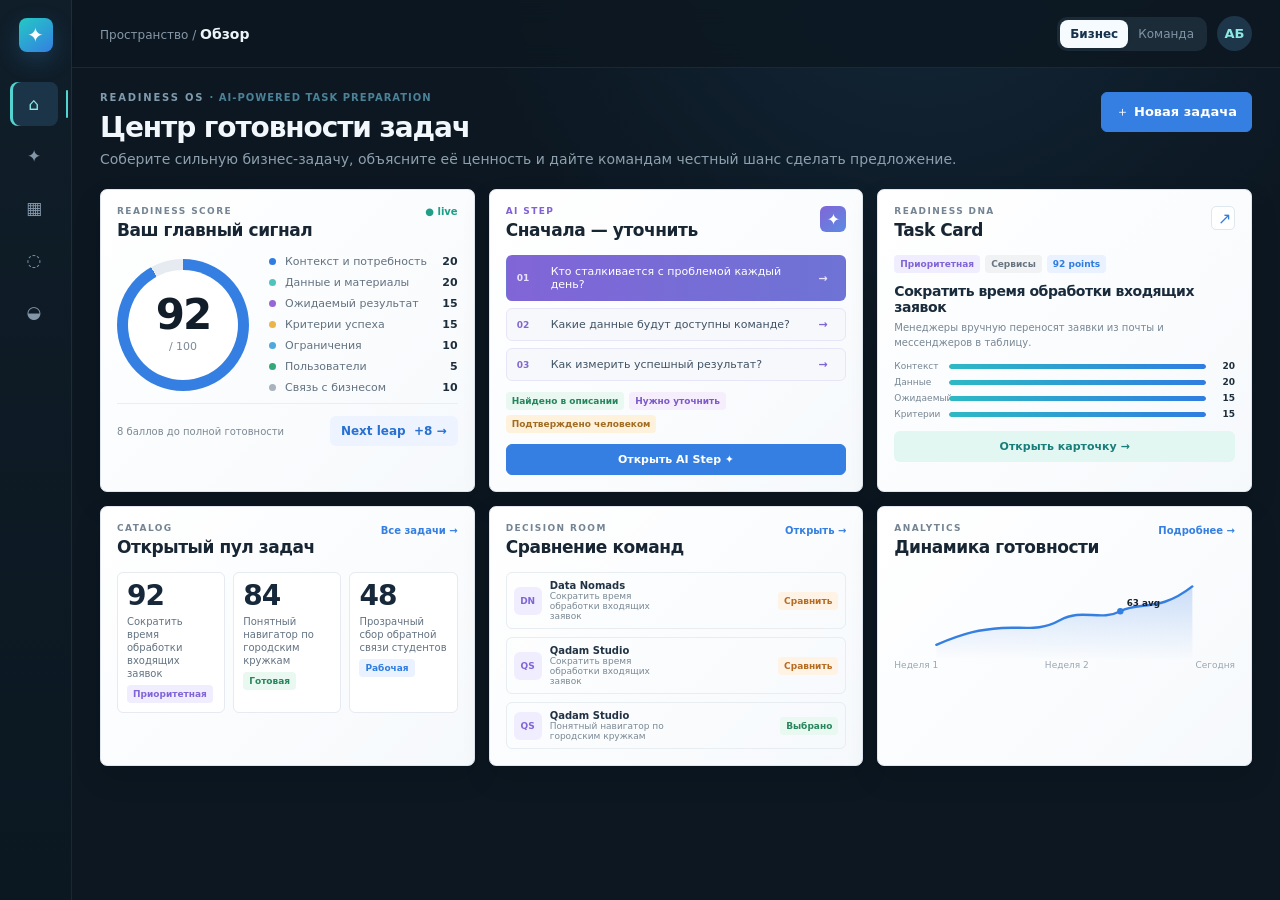
==== index.html @ eea278d9 "feat: add TaskReady AI readiness OS MVP" ====
<!doctype html>
<html lang="ru">
<head>
  <meta charset="UTF-8" />
  <meta name="viewport" content="width=device-width, initial-scale=1.0" />
  <meta name="description" content="TaskReady AI — превращает бизнес-идеи в готовые задачи для студенческих команд." />
  <title>TaskReady AI — готовность задач</title>
  <link rel="stylesheet" href="styles.css" />
</head>
<body>
  <div id="app" class="app-shell"></div>
  <div id="toast-root" class="toast-root" aria-live="polite"></div>
  <div id="modal-root"></div>
  <script src="app.js"></script>
</body>
</html>
---- styles.css ----
:root {
  --ink: #17212b;
  --muted: #75808c;
  --line: #e8edf2;
  --canvas: #f6f8fb;
  --surface: #ffffff;
  --navy: #18324c;
  --blue: #2f7de1;
  --blue-soft: #eaf2ff;
  --cyan: #2db9c4;
  --green: #35a879;
  --green-soft: #e9f8f0;
  --orange: #e9964a;
  --orange-soft: #fff3e6;
  --red: #d96364;
  --red-soft: #fceded;
  --purple: #8165d7;
  --purple-soft: #f0edff;
  --shadow: 0 12px 32px rgba(24, 50, 76, .07);
  --radius: 16px;
  --radius-sm: 10px;
  font-family: Inter, ui-sans-serif, system-ui, -apple-system, BlinkMacSystemFont, "Segoe UI", sans-serif;
  color: var(--ink);
  background: var(--canvas);
  font-synthesis: none;
}
* { box-sizing: border-box; }
body { margin: 0; background: var(--canvas); color: var(--ink); }
button, input, textarea, select { font: inherit; }
button { cursor: pointer; }
.app-shell { min-height: 100vh; display: flex; }
.sidebar { width: 248px; background: var(--navy); color: #d7e2ed; padding: 24px 16px; display: flex; flex-direction: column; position: fixed; inset: 0 auto 0 0; z-index: 4; }
.brand { display: flex; align-items: center; gap: 11px; padding: 0 12px 30px; color: white; }
.brand-mark { width: 34px; height: 34px; border-radius: 11px; background: linear-gradient(135deg, #61d5d8, #4c7ee9); display: grid; place-items: center; color: white; font-size: 20px; box-shadow: 0 6px 16px rgba(76,126,233,.3); }
.brand strong { font-size: 17px; letter-spacing: -.3px; }
.brand small { display: block; color: #89a2b9; font-size: 10px; margin-top: 2px; letter-spacing: .8px; text-transform: uppercase; }
.nav { display: grid; gap: 5px; }
.nav button { border: 0; background: transparent; color: #a9bdcf; text-align: left; border-radius: 10px; padding: 12px 13px; display: flex; align-items: center; gap: 11px; font-size: 14px; transition: .2s ease; }
.nav button:hover { background: rgba(255,255,255,.08); color: white; }
.nav button.active { background: #2e506f; color: white; box-shadow: inset 3px 0 0 #63d1d5; }
.nav-icon { width: 19px; text-align: center; font-size: 17px; }
.sidebar-bottom { margin-top: auto; }
.demo-note { background: rgba(255,255,255,.08); border: 1px solid rgba(255,255,255,.1); border-radius: 12px; padding: 13px; font-size: 12px; line-height: 1.45; color: #b9cad9; }
.demo-note strong { display: block; color: #eaf3fa; margin-bottom: 5px; }
.main { margin-left: 248px; width: calc(100% - 248px); min-height: 100vh; }
.topbar { height: 76px; padding: 0 34px; display: flex; align-items: center; justify-content: space-between; border-bottom: 1px solid var(--line); background: rgba(246,248,251,.9); position: sticky; top: 0; z-index: 3; backdrop-filter: blur(12px); }
.breadcrumb { color: var(--muted); font-size: 13px; }
.breadcrumb strong { color: var(--ink); font-size: 14px; }
.top-actions { display: flex; align-items: center; gap: 10px; }
.role-switch { background: #e9eef3; padding: 3px; border-radius: 10px; display: flex; }
.role-switch button { border: 0; padding: 7px 10px; border-radius: 8px; color: var(--muted); background: transparent; font-size: 12px; }
.role-switch button.active { color: var(--navy); background: white; box-shadow: 0 1px 4px rgba(0,0,0,.08); font-weight: 700; }
.avatar { width: 35px; height: 35px; background: var(--blue-soft); color: var(--blue); display: grid; place-items: center; border-radius: 50%; font-weight: 700; font-size: 13px; }
.content { padding: 31px 34px 56px; max-width: 1480px; }
.page-heading { display: flex; justify-content: space-between; align-items: flex-start; gap: 20px; margin-bottom: 25px; }
.page-heading h1 { margin: 0 0 7px; letter-spacing: -1px; font-size: 29px; color: var(--navy); }
.page-heading p { margin: 0; color: var(--muted); font-size: 14px; }
.heading-actions { display: flex; gap: 9px; }
.btn { border: 1px solid var(--line); color: var(--navy); background: white; border-radius: 9px; padding: 10px 14px; font-weight: 650; font-size: 13px; transition: .2s ease; }
.btn:hover { transform: translateY(-1px); box-shadow: 0 4px 12px rgba(24,50,76,.08); }
.btn.primary { border-color: var(--blue); background: var(--blue); color: white; }
.btn.primary:hover { background: #276dc4; }
.btn.soft { border-color: transparent; color: var(--blue); background: var(--blue-soft); }
.btn.danger { color: var(--red); background: var(--red-soft); border-color: transparent; }
.btn.success { color: #23855c; background: var(--green-soft); border-color: transparent; }
.btn.small { padding: 7px 10px; font-size: 12px; }
.grid { display: grid; gap: 18px; }
.grid-4 { grid-template-columns: repeat(4, minmax(0, 1fr)); }
.grid-3 { grid-template-columns: repeat(3, minmax(0, 1fr)); }
.grid-2 { grid-template-columns: repeat(2, minmax(0, 1fr)); }
.card { background: var(--surface); border: 1px solid var(--line); border-radius: var(--radius); box-shadow: var(--shadow); }
.metric { padding: 20px; min-height: 125px; position: relative; overflow: hidden; }
.metric::after { content: ""; position: absolute; right: 0; top: -22px; width: 88px; height: 88px; border-radius: 50%; background: var(--blue-soft); opacity: .7; pointer-events: none; }
.metric .eyebrow { color: var(--muted); font-size: 11px; font-weight: 700; letter-spacing: .15px; text-transform: uppercase; position: relative; z-index: 1; max-width: calc(100% - 12px); overflow-wrap: anywhere; }
.metric .value { color: var(--navy); font-size: 32px; letter-spacing: -1px; font-weight: 760; margin: 10px 0 4px; position: relative; z-index: 1; }
.metric .detail { color: var(--muted); font-size: 12px; position: relative; z-index: 1; }
.hero-card { padding: 24px; background: linear-gradient(125deg, #17344f 0%, #214c6f 58%, #257e8c 100%); color: white; min-height: 272px; position: relative; overflow: hidden; }
.hero-card::after { content: ""; position: absolute; width: 420px; height: 420px; border: 1px solid rgba(255,255,255,.13); border-radius: 50%; right: 0; top: -190px; box-shadow: 0 0 0 32px rgba(255,255,255,.03), 0 0 0 64px rgba(255,255,255,.03); pointer-events: none; }
.hero-card h2 { margin: 0 0 10px; font-size: 21px; letter-spacing: -.4px; position: relative; z-index: 1; }
.hero-card p { color: #bad0df; max-width: 520px; font-size: 13px; line-height: 1.5; position: relative; z-index: 1; }
.hero-bottom { display: flex; gap: 24px; align-items: center; margin-top: 20px; position: relative; z-index: 1; }
.score-ring { width: 108px; height: 108px; border-radius: 50%; display: grid; place-items: center; background: conic-gradient(#63d1d5 0 78%, rgba(255,255,255,.17) 78% 100%); position: relative; flex: 0 0 auto; }
.score-ring::after { content: ""; position: absolute; inset: 9px; background: #1d4663; border-radius: 50%; }
.score-ring .score-in { z-index: 1; text-align: center; }
.score-ring strong { display: block; font-size: 29px; line-height: 1; }
.score-ring span { color: #b9d1dc; font-size: 10px; }
.hero-points { display: grid; gap: 10px; }
.hero-point { display: flex; gap: 9px; align-items: center; font-size: 12px; color: #d2e5ec; }
.hero-point b { width: 22px; height: 22px; display: grid; place-items: center; color: #13314c; background: #81e0db; border-radius: 7px; }
.section-card { padding: 21px; }
.section-title { display: flex; justify-content: space-between; align-items: center; gap: 12px; margin-bottom: 17px; }
.section-title h3 { margin: 0; color: var(--navy); font-size: 16px; letter-spacing: -.2px; }
.section-title span { color: var(--muted); font-size: 12px; }
.readiness-list { display: grid; gap: 14px; }
.readiness-row { display: grid; grid-template-columns: 145px 1fr 42px; gap: 12px; align-items: center; font-size: 12px; }
.readiness-row label { color: #4a5967; }
.progress { height: 8px; background: #edf1f4; border-radius: 99px; overflow: hidden; }
.progress i { display: block; height: 100%; border-radius: inherit; background: linear-gradient(90deg, var(--cyan), var(--blue)); }
.readiness-row strong { color: var(--navy); text-align: right; font-size: 12px; }
.insight { border: 1px solid #f4dfc7; background: #fffaf4; border-radius: 12px; padding: 14px; display: flex; gap: 11px; align-items: flex-start; }
.insight-icon { width: 28px; height: 28px; flex: 0 0 auto; border-radius: 8px; background: var(--orange-soft); display: grid; place-items: center; }
.insight strong { display: block; font-size: 13px; color: #794c20; margin-bottom: 4px; }
.insight p { margin: 0; color: #896d50; font-size: 12px; line-height: 1.45; }
.task-card { padding: 18px; transition: .2s ease; }
.task-card:hover { border-color: #c9dcf1; transform: translateY(-2px); }
.task-card-head { display: flex; justify-content: space-between; gap: 12px; align-items: flex-start; }
.task-card h3 { margin: 0 0 7px; font-size: 15px; color: var(--navy); line-height: 1.35; }
.task-card p { margin: 0; color: var(--muted); font-size: 12px; line-height: 1.5; }
.badge { display: inline-flex; align-items: center; gap: 5px; border-radius: 6px; padding: 5px 7px; font-size: 10px; font-weight: 750; white-space: nowrap; }
.badge.blue { background: var(--blue-soft); color: var(--blue); }
.badge.green { background: var(--green-soft); color: #27855e; }
.badge.orange { background: var(--orange-soft); color: #b66b23; }
.badge.purple { background: var(--purple-soft); color: var(--purple); }
.badge.gray { background: #f0f2f4; color: #68747f; }
.task-meta { display: flex; gap: 8px; flex-wrap: wrap; margin-top: 14px; color: var(--muted); font-size: 11px; }
.task-meta span { background: #f7f8fa; border-radius: 6px; padding: 5px 7px; }
.task-score { display: flex; align-items: center; gap: 8px; margin-top: 16px; }
.task-score .progress { flex: 1; height: 6px; }
.task-score strong { color: var(--navy); font-size: 13px; }
.catalog-toolbar { display: flex; gap: 9px; margin-bottom: 18px; flex-wrap: wrap; }
.input, .select, .textarea { width: 100%; border: 1px solid var(--line); background: white; color: var(--ink); border-radius: 9px; padding: 11px 12px; outline: none; transition: .2s ease; }
.input:focus, .select:focus, .textarea:focus { border-color: #9bc0ef; box-shadow: 0 0 0 3px var(--blue-soft); }
.textarea { resize: vertical; min-height: 130px; line-height: 1.5; }
.catalog-toolbar .input { max-width: 310px; }
.catalog-toolbar .select { max-width: 180px; }
.field { display: grid; gap: 7px; }
.field label { font-weight: 700; font-size: 12px; color: #455462; }
.field label span { color: var(--muted); font-weight: 500; }
.form-layout { display: grid; grid-template-columns: minmax(0, 1.3fr) minmax(290px, .7fr); gap: 18px; align-items: start; }
.form-card { padding: 22px; }
.form-grid { display: grid; grid-template-columns: repeat(2, minmax(0, 1fr)); gap: 15px; }
.form-grid .full { grid-column: 1 / -1; }
.ai-banner { border: 1px solid #cde9eb; background: linear-gradient(90deg, #effafa, #f7fbff); border-radius: 12px; padding: 14px; display: flex; gap: 11px; margin-bottom: 18px; }
.ai-orb { width: 31px; height: 31px; background: linear-gradient(135deg, #42c6c8, #597ee9); color: white; display: grid; place-items: center; border-radius: 10px; flex: 0 0 auto; }
.ai-banner strong { display: block; color: #1d6970; font-size: 13px; margin-bottom: 4px; }
.ai-banner p { margin: 0; color: #637c84; font-size: 12px; line-height: 1.45; }
.questions { display: grid; gap: 10px; margin-top: 14px; }
.question { background: white; border: 1px solid #dceff0; padding: 12px; border-radius: 10px; }
.question .q-top { display: flex; justify-content: space-between; gap: 8px; align-items: center; }
.question strong { font-size: 12px; color: var(--navy); }
.question small { color: var(--muted); font-size: 10px; }
.question p { margin: 8px 0 0; font-size: 12px; color: #5b6e79; line-height: 1.45; }
.stepper { display: flex; gap: 6px; margin-bottom: 21px; overflow-x: auto; }
.step { display: flex; align-items: center; gap: 8px; color: #91a0ae; font-size: 12px; white-space: nowrap; }
.step:not(:last-child)::after { content: "→"; color: #c6cfd7; margin-left: 4px; }
.step .num { width: 24px; height: 24px; display: grid; place-items: center; border-radius: 50%; background: #e8edf1; font-size: 11px; font-weight: 800; }
.step.active { color: var(--blue); font-weight: 700; }
.step.active .num { background: var(--blue); color: white; }
.step.done { color: var(--green); }
.step.done .num { background: var(--green-soft); color: var(--green); }
.score-panel { padding: 22px; position: sticky; top: 98px; }
.score-panel .score-big { display: flex; align-items: center; gap: 14px; margin-bottom: 17px; }
.score-number { font-size: 46px; color: var(--navy); letter-spacing: -2px; font-weight: 800; line-height: 1; }
.score-caption { color: var(--muted); font-size: 11px; }
.score-caption strong { display: block; font-size: 13px; color: var(--green); margin-bottom: 5px; }
.breakdown { display: grid; gap: 11px; border-top: 1px solid var(--line); padding-top: 15px; }
.breakdown-row { display: grid; grid-template-columns: 1fr 44px; gap: 8px; font-size: 11px; }
.breakdown-row .label { display: flex; justify-content: space-between; color: #5c6975; margin-bottom: 5px; }
.breakdown-row .label b { color: var(--navy); }
.missing { margin-top: 16px; border-radius: 10px; background: #fff9ee; padding: 12px; }
.missing h4 { color: #9b6729; font-size: 12px; margin: 0 0 7px; }
.missing ul { list-style: none; margin: 0; padding: 0; display: grid; gap: 6px; }
.missing li { font-size: 11px; color: #91714c; display: flex; gap: 6px; }
.missing li::before { content: "＋"; color: var(--orange); font-weight: 800; }
.publish-check { display: flex; gap: 9px; padding: 12px; border: 1px solid var(--line); border-radius: 10px; margin: 15px 0; font-size: 12px; color: #5b6875; line-height: 1.45; }
.publish-check input { accent-color: var(--blue); width: 16px; height: 16px; margin-top: 1px; }
.toolbar-line { display: flex; justify-content: space-between; gap: 12px; align-items: center; margin-bottom: 17px; }
.toolbar-line h2 { margin: 0; color: var(--navy); font-size: 19px; }
.toolbar-line p { margin: 4px 0 0; color: var(--muted); font-size: 12px; }
.empty { padding: 44px 20px; text-align: center; color: var(--muted); }
.empty .empty-icon { font-size: 30px; margin-bottom: 10px; }
.offer-card { padding: 18px; }
.offer-top { display: flex; justify-content: space-between; gap: 10px; }
.team-name { display: flex; gap: 10px; align-items: center; }
.team-avatar { width: 34px; height: 34px; background: var(--purple-soft); color: var(--purple); display: grid; place-items: center; border-radius: 10px; font-weight: 800; font-size: 12px; }
.offer-card h3 { margin: 0 0 3px; font-size: 14px; color: var(--navy); }
.offer-card p { margin: 0; color: var(--muted); font-size: 11px; }
.offer-body { margin: 14px 0; padding: 12px; background: #fafbfc; border-radius: 10px; color: #566672; font-size: 12px; line-height: 1.5; }
.offer-actions { display: flex; justify-content: flex-end; gap: 7px; }
.compare-grid { display: grid; grid-template-columns: repeat(3, minmax(0, 1fr)); gap: 12px; }
.compare-cell { border: 1px solid var(--line); border-radius: 11px; padding: 13px; }
.compare-cell strong { color: var(--navy); display: block; font-size: 12px; margin-bottom: 7px; }
.compare-cell p { margin: 0; color: var(--muted); font-size: 11px; line-height: 1.45; }
.kpi-strip { display: flex; gap: 14px; overflow-x: auto; padding-bottom: 2px; }
.kpi { flex: 1; min-width: 130px; background: #f8fafc; border: 1px solid var(--line); border-radius: 11px; padding: 13px; }
.kpi strong { display: block; font-size: 21px; color: var(--navy); }
.kpi span { color: var(--muted); font-size: 11px; }
.journey { display: flex; align-items: center; gap: 0; overflow-x: auto; padding: 14px 0 8px; }
.journey-step { min-width: 105px; text-align: center; position: relative; }
.journey-step:not(:last-child)::after { content: ""; height: 2px; background: #d9e6ee; width: 58px; position: absolute; top: 18px; left: calc(50% + 20px); }
.journey-dot { width: 36px; height: 36px; display: grid; place-items: center; border-radius: 50%; margin: 0 auto 8px; background: var(--blue-soft); color: var(--blue); font-weight: 800; font-size: 12px; position: relative; z-index: 1; }
.journey-step strong { display: block; font-size: 11px; color: var(--navy); }
.journey-step span { color: var(--muted); font-size: 10px; }
.modal-backdrop { position: fixed; inset: 0; background: rgba(17,32,48,.45); z-index: 10; display: grid; place-items: center; padding: 20px; }
.modal { background: white; width: min(720px, 100%); max-height: min(760px, 90vh); overflow-y: auto; border-radius: 18px; box-shadow: 0 24px 80px rgba(15,35,55,.25); padding: 23px; }
.modal-head { display: flex; justify-content: space-between; gap: 14px; align-items: flex-start; margin-bottom: 18px; }
.modal-head h2 { color: var(--navy); font-size: 20px; margin: 0 0 6px; }
.modal-head p { color: var(--muted); font-size: 12px; margin: 0; }
.close { border: 0; background: #f0f3f6; border-radius: 8px; width: 30px; height: 30px; color: var(--muted); font-size: 18px; }
.modal-section { margin-top: 18px; }
.modal-section h4 { color: var(--navy); margin: 0 0 9px; font-size: 13px; }
.detail-grid { display: grid; grid-template-columns: repeat(2, 1fr); gap: 9px; }
.detail-item { background: #f8fafb; border-radius: 9px; padding: 10px; }
.detail-item span { display: block; color: var(--muted); font-size: 10px; margin-bottom: 4px; }
.detail-item b { display: block; color: #4e5e6a; font-size: 12px; line-height: 1.4; font-weight: 600; }
.toast-root { position: fixed; right: 22px; bottom: 22px; z-index: 30; display: grid; gap: 8px; }
.toast { background: #16344f; color: white; border-radius: 10px; padding: 12px 15px; box-shadow: 0 8px 24px rgba(10,30,50,.2); font-size: 12px; animation: toast-in .25s ease; max-width: 320px; }
@keyframes toast-in { from { opacity: 0; transform: translateY(8px); } to { opacity: 1; transform: translateY(0); } }
@media (max-width: 1050px) { .grid-4 { grid-template-columns: repeat(2, 1fr); } .form-layout { grid-template-columns: 1fr; } .score-panel { position: static; } }
@media (max-width: 760px) { .sidebar { width: 72px; padding: 18px 10px; } .brand { padding: 0 9px 26px; } .brand > div:last-child, .nav button span:not(.nav-icon), .demo-note { display: none; } .nav button { justify-content: center; padding: 12px 8px; } .main { margin-left: 72px; width: calc(100% - 72px); } .topbar { padding: 0 17px; } .content { padding: 24px 17px 44px; } .top-actions .role-switch { display: none; } .grid-3, .grid-2, .grid-4 { grid-template-columns: 1fr; } .page-heading { display: block; } .heading-actions { margin-top: 16px; } .form-grid { grid-template-columns: 1fr; } .form-grid .full { grid-column: auto; } .compare-grid, .detail-grid { grid-template-columns: 1fr; } .readiness-row { grid-template-columns: 110px 1fr 34px; } }

/* Readiness OS visual system: dark canvas + light work panels */
:root {
  --os-bg: #0c1721;
  --os-rail: #101e29;
  --os-line: #dfe6ed;
  --os-blue: #347fe1;
  --os-cyan: #33c2bf;
  --os-violet: #8061d7;
}
body { background: var(--os-bg); }
.app-shell { background: radial-gradient(circle at 72% -10%, rgba(55,121,180,.17), transparent 34%), var(--os-bg); }
.sidebar { width: 72px; background: linear-gradient(180deg, #101e29, #0b1721); border-right: 1px solid rgba(255,255,255,.07); padding: 18px 10px; }
.brand { justify-content: center; padding: 0 0 30px; }
.brand > div:last-child { display: none; }
.brand-mark { width: 34px; height: 34px; border-radius: 8px; background: linear-gradient(145deg,#24c9c5,#347fe1); box-shadow: 0 8px 22px rgba(50,140,208,.25); }
.nav { gap: 8px; }
.nav button { width: 48px; height: 44px; justify-content: center; padding: 0; border-radius: 8px; position: relative; color: #8396a8; }
.nav button span:not(.nav-icon) { display: none; }
.nav button:hover { background: rgba(255,255,255,.06); color: white; }
.nav button.active { background: #1b3448; color: #8ce8e3; box-shadow: inset 3px 0 0 #55d3d0; }
.nav button.active::after { content: ""; position:absolute; inset: 8px -10px 8px auto; width: 2px; background: #55d3d0; border-radius: 2px; }
.nav-icon { font-size: 17px; }
.sidebar-bottom { display: none; }
.main { margin-left: 72px; width: calc(100% - 72px); }
.topbar { height: 68px; background: rgba(12,23,33,.84); border-bottom: 1px solid rgba(255,255,255,.07); padding: 0 28px; }
.breadcrumb { color: #8798a7; font-size: 12px; }
.breadcrumb strong { color: #eef5fa; }
.role-switch { background: #1b2b38; }
.role-switch button { color: #8094a6; }
.role-switch button.active { color: #16314b; background: #f6fbff; }
.avatar { background: #1d3649; color: #8ce8e3; }
.content { padding: 24px 28px 50px; max-width: 1480px; }
.page-heading { margin-bottom: 22px; }
.page-heading h1 { color: #f2f7fb; font-size: 25px; letter-spacing: -.7px; }
.page-heading p { color: #8ea0ad; }
.eyebrow-line { color: #7f9bad; font-size: 10px; font-weight: 800; letter-spacing: 1.8px; margin-bottom: 8px; }
.eyebrow-line span { color: #4b8297; letter-spacing: 1px; }
.card { border: 1px solid var(--os-line); border-radius: 7px; box-shadow: 0 12px 28px rgba(0,0,0,.12); }
.btn { border-radius: 6px; }
.btn.primary { background: var(--os-blue); border-color: var(--os-blue); }
.btn.soft { background: #edf4ff; color: #2871d1; }
.btn.success { background: #e3f7f2; color: #197e7a; }
.os-grid { display: grid; gap: 14px; }
.os-grid-3 { grid-template-columns: repeat(3, minmax(0,1fr)); }
.os-grid-lower { margin-top: 14px; }
.os-panel { padding: 16px; background: linear-gradient(135deg,#fff 0%,#f6f9fc 100%); min-height: 236px; }
.os-panel-head { display: flex; justify-content: space-between; align-items: flex-start; gap: 10px; margin-bottom: 15px; }
.os-panel-head h2 { color: #182533; font-size: 17px; margin: 4px 0 0; letter-spacing: -.3px; }
.eyebrow { color: #748493; display: block; font-size: 9px; font-weight: 850; letter-spacing: 1.4px; }
.mini-status { color: #1f9f88; font-size: 10px; font-weight: 700; }
.score-main-body { display:flex; align-items:center; gap: 20px; min-height: 128px; }
.big-ring { width: 132px; height: 132px; border-radius: 50%; display:grid; place-items:center; background: conic-gradient(var(--os-blue) 0 calc(var(--score)*1%), #e5ebf1 calc(var(--score)*1%) 100%); position:relative; flex: 0 0 auto; }
.big-ring::after { content:""; position:absolute; inset: 11px; background:#fff; border-radius:50%; }
.big-ring > div { position: relative; z-index:1; text-align:center; }
.big-ring strong { display:block; color:#111d29; font-size: 40px; letter-spacing:-2px; line-height: .95; }
.big-ring span { color:#7b8a97; font-size: 11px; }
.legend-list { display:grid; gap: 8px; width: 100%; }
.legend-item { display:grid; grid-template-columns: 9px 1fr auto; align-items:center; gap:7px; font-size: 11px; color:#627280; }
.legend-item b { color:#1d2d3b; font-size: 11px; }
.legend-dot { width: 7px; height: 7px; border-radius:50%; background:#2f7de1; }
.dot-1{background:#50c3bc}.dot-2{background:#9667d9}.dot-3{background:#e9b54c}.dot-4{background:#4fa9da}.dot-5{background:#35a879}.dot-6{background:#a9b3bd}
.panel-footer-note { border-top:1px solid #e9eef2; padding-top: 12px; margin-top: 9px; display:flex; align-items:center; justify-content:space-between; gap:8px; color:#7c8994; font-size: 10px; }
.ai-eyebrow { color: #8061d7; }
.ai-spark { width: 26px; height:26px; display:grid; place-items:center; color:white; background: linear-gradient(140deg,#8165d7,#5c8be2); border-radius:6px; }
.ai-preview-list { display:grid; gap: 7px; }
.ai-preview-row { display:grid; grid-template-columns: 27px 1fr 17px; align-items:center; gap:7px; padding: 9px 10px; color:#405365; background:#f7f8fc; border:1px solid #e9e5f8; border-radius:6px; font-size:11px; }
.ai-preview-row:nth-child(1) { background: linear-gradient(90deg,#8165d7,#6e73d5); color:white; border-color:transparent; }
.ai-preview-row:nth-child(1) .q-num, .ai-preview-row:nth-child(1) b { color:#e9e2ff; }
.q-num { color:#8268ce; font-size:9px; font-weight:800; }
.ai-preview-row b { color:#8165d7; }
.evidence-cloud { display:flex; flex-wrap:wrap; gap:5px; margin: 11px 0; }
.evidence-chip { border-radius: 4px; padding: 4px 6px; font-size: 9px; font-weight: 750; }
.evidence-chip.found { background:#e9f8f0; color:#27855e; }
.evidence-chip.ask { background:#f7eefd; color:#7c5bc7; }
.evidence-chip.human { background:#fff2dc; color:#a26d22; }
.full-btn { width:100%; padding: 8px 10px; font-size:11px; }
.task-ribbon { display:flex; gap:5px; flex-wrap:wrap; margin-bottom: 10px; }
.badge { border-radius:4px; padding:4px 6px; font-size:9px; }
.dna-preview-panel h3 { color:#1a2c3c; margin:0 0 6px; font-size:14px; }
.dna-preview-panel p { color:#788794; font-size:10px; line-height:1.45; margin:0 0 11px; display:-webkit-box; -webkit-line-clamp:2; -webkit-box-orient:vertical; overflow:hidden; }
.dna-bars { display:grid; gap:6px; margin-bottom:12px; }
.dna-bar-row { display:grid; grid-template-columns: 48px 1fr 22px; align-items:center; gap:7px; font-size:9px; color:#768694; }
.dna-bar-row .progress { height:5px; }
.dna-bar-row b { color:#1d2e3c; text-align:right; }
.icon-btn { border:1px solid #dfe7ef; background:#fff; color:#367cda; width:24px; height:24px; border-radius:5px; }
.link-btn { border:0; background:transparent; color:#347fe1; font-size:10px; font-weight:750; padding: 2px 0; }
.catalog-mini, .decision-mini, .analytics-mini { min-height: 180px; }
.catalog-mini-grid { display:grid; grid-template-columns:repeat(3,1fr); gap:8px; }
.catalog-mini-card { border:1px solid #e5ebf0; background:#fff; border-radius:6px; padding:9px; text-align:left; display:flex; flex-direction:column; gap:5px; min-width:0; }
.catalog-mini-card:hover { border-color:#b8d0ee; }
.catalog-mini-card strong { color:#162839; font-size:25px; line-height:1; letter-spacing:-1px; }
.catalog-mini-card span { color:#637382; font-size:10px; line-height:1.3; min-height:26px; overflow:hidden; text-overflow:ellipsis; display:-webkit-box; -webkit-line-clamp:2; -webkit-box-orient:vertical; }
.catalog-mini-card em { align-self:flex-start; font-style:normal; }
.decision-mini-list { display:grid; gap:8px; }
.decision-mini-row { display:grid; grid-template-columns:28px 1fr auto; gap:8px; align-items:center; padding:7px; border:1px solid #e7edf1; border-radius:6px; }
.decision-mini-row .team-avatar { width:28px; height:28px; border-radius:6px; font-size:9px; }
.decision-mini-row strong, .decision-mini-row span { display:block; overflow:hidden; text-overflow:ellipsis; white-space:nowrap; }
.decision-mini-row strong { color:#203243; font-size:10px; }
.decision-mini-row > div:nth-child(2) { min-width:0; }
.decision-mini-row span { color:#7a8995; font-size:9px; max-width:130px; min-width:0; overflow:hidden; text-overflow:ellipsis; white-space:nowrap; }
.decision-mini-row em { font-style:normal; }
.mini-chart { margin-top:3px; }
.mini-chart svg { width:100%; height:88px; display:block; }
.chart-labels { display:flex; justify-content:space-between; color:#9aa7b0; font-size:9px; }
/* Keep inner work screens aligned with the same canvas. */
.form-card, .score-panel, .section-card, .offer-card { background: linear-gradient(135deg,#fff 0%,#f6f9fc 100%); box-shadow: 0 12px 28px rgba(0,0,0,.12); }
.toolbar-line h2, .section-title h3 { color:#f2f7fb; }
.toolbar-line p, .section-title span { color:#8ea0ad; }
.catalog-toolbar .input, .catalog-toolbar .select { background:#172936; border-color:#2b4151; color:#eaf3f8; }
.catalog-toolbar .input::placeholder { color:#8fa1af; }
.task-card { background: linear-gradient(135deg,#fff 0%,#f6f9fc 100%); border:1px solid #dfe7ee; box-shadow: 0 12px 28px rgba(0,0,0,.1); }
.task-card h3 { color:#182b3b; }
.task-card p { color:#778692; }
.score-panel .score-number { color:#182a39; }
@media (max-width:1050px) { .os-grid-3 { grid-template-columns:repeat(2,minmax(0,1fr)); } .os-grid-lower .analytics-mini { grid-column:1/-1; } }
@media (max-width:760px) { .content { padding:18px 15px 36px; } .os-grid-3 { grid-template-columns:1fr; } .os-grid-lower .analytics-mini { grid-column:auto; } .score-main-body { gap:12px; } .big-ring { width:112px; height:112px; } .big-ring strong { font-size:33px; } .panel-footer-note { align-items:flex-start; flex-direction:column; } }
.form-card .section-title h3, .score-panel .section-title h3, .section-card .section-title h3, .offer-card .section-title h3 { color:#182533; }
.catalog-mini-card span { display:block; overflow:visible; text-overflow:clip; -webkit-line-clamp:unset; white-space:normal; overflow-wrap:anywhere; }
.decision-mini-row span { overflow:visible; text-overflow:clip; white-space:normal; overflow-wrap:anywhere; }

/* Display typography: bolder and more characterful without external font dependencies. */
:root { --display-font: "Arial Rounded MT Bold", "Arial Black", "Trebuchet MS", system-ui, sans-serif; --body-font: "Trebuchet MS", "Segoe UI", system-ui, sans-serif; }
body { font-family: var(--body-font); }
h1, h2, h3, .brand strong, .metric .value, .catalog-mini-card strong, .big-ring strong, .score-number { font-family: var(--display-font); font-weight: 900; }
.page-heading h1 { font-size: 28px; letter-spacing: -1.1px; }
.os-panel-head h2, .dna-preview-panel h3, .task-card h3 { letter-spacing: -.45px; }
.big-ring strong { font-size: 42px; }
.catalog-mini-card strong { font-size: 28px; }
.nav button { font-family: var(--display-font); }
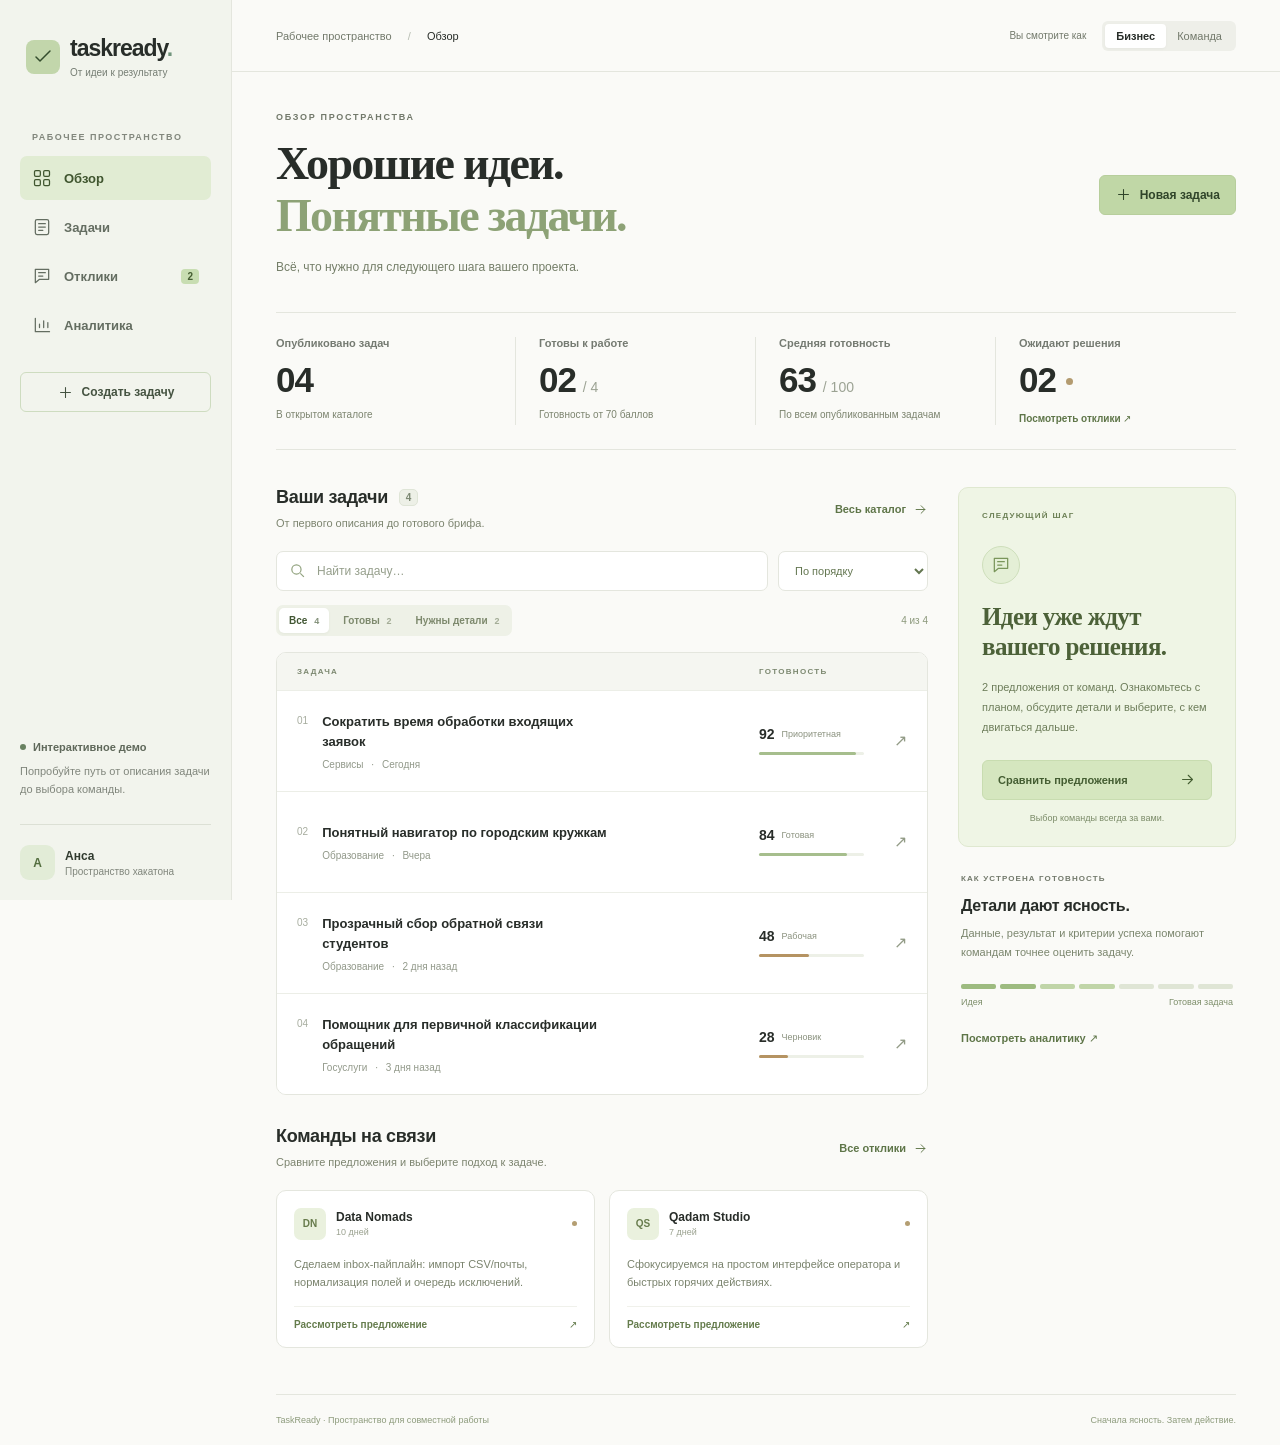
==== commit e7472b06: "design: adopt refined editorial workspace" ====
--- a/index.html
+++ b/index.html
@@ -8,9 +8,11 @@
   <link rel="stylesheet" href="styles.css" />
 </head>
 <body>
+
   <div id="app" class="app-shell"></div>
   <div id="toast-root" class="toast-root" aria-live="polite"></div>
   <div id="modal-root"></div>
+  
   <script src="app.js"></script>
 </body>
 </html>
--- a/styles.css
+++ b/styles.css
@@ -209,132 +209,22 @@
 @media (max-width: 1050px) { .grid-4 { grid-template-columns: repeat(2, 1fr); } .form-layout { grid-template-columns: 1fr; } .score-panel { position: static; } }
 @media (max-width: 760px) { .sidebar { width: 72px; padding: 18px 10px; } .brand { padding: 0 9px 26px; } .brand > div:last-child, .nav button span:not(.nav-icon), .demo-note { display: none; } .nav button { justify-content: center; padding: 12px 8px; } .main { margin-left: 72px; width: calc(100% - 72px); } .topbar { padding: 0 17px; } .content { padding: 24px 17px 44px; } .top-actions .role-switch { display: none; } .grid-3, .grid-2, .grid-4 { grid-template-columns: 1fr; } .page-heading { display: block; } .heading-actions { margin-top: 16px; } .form-grid { grid-template-columns: 1fr; } .form-grid .full { grid-column: auto; } .compare-grid, .detail-grid { grid-template-columns: 1fr; } .readiness-row { grid-template-columns: 110px 1fr 34px; } }
 
-/* Readiness OS visual system: dark canvas + light work panels */
-:root {
-  --os-bg: #0c1721;
-  --os-rail: #101e29;
-  --os-line: #dfe6ed;
-  --os-blue: #347fe1;
-  --os-cyan: #33c2bf;
-  --os-violet: #8061d7;
-}
-body { background: var(--os-bg); }
-.app-shell { background: radial-gradient(circle at 72% -10%, rgba(55,121,180,.17), transparent 34%), var(--os-bg); }
-.sidebar { width: 72px; background: linear-gradient(180deg, #101e29, #0b1721); border-right: 1px solid rgba(255,255,255,.07); padding: 18px 10px; }
-.brand { justify-content: center; padding: 0 0 30px; }
-.brand > div:last-child { display: none; }
-.brand-mark { width: 34px; height: 34px; border-radius: 8px; background: linear-gradient(145deg,#24c9c5,#347fe1); box-shadow: 0 8px 22px rgba(50,140,208,.25); }
-.nav { gap: 8px; }
-.nav button { width: 48px; height: 44px; justify-content: center; padding: 0; border-radius: 8px; position: relative; color: #8396a8; }
-.nav button span:not(.nav-icon) { display: none; }
-.nav button:hover { background: rgba(255,255,255,.06); color: white; }
-.nav button.active { background: #1b3448; color: #8ce8e3; box-shadow: inset 3px 0 0 #55d3d0; }
-.nav button.active::after { content: ""; position:absolute; inset: 8px -10px 8px auto; width: 2px; background: #55d3d0; border-radius: 2px; }
-.nav-icon { font-size: 17px; }
-.sidebar-bottom { display: none; }
-.main { margin-left: 72px; width: calc(100% - 72px); }
-.topbar { height: 68px; background: rgba(12,23,33,.84); border-bottom: 1px solid rgba(255,255,255,.07); padding: 0 28px; }
-.breadcrumb { color: #8798a7; font-size: 12px; }
-.breadcrumb strong { color: #eef5fa; }
-.role-switch { background: #1b2b38; }
-.role-switch button { color: #8094a6; }
-.role-switch button.active { color: #16314b; background: #f6fbff; }
-.avatar { background: #1d3649; color: #8ce8e3; }
-.content { padding: 24px 28px 50px; max-width: 1480px; }
-.page-heading { margin-bottom: 22px; }
-.page-heading h1 { color: #f2f7fb; font-size: 25px; letter-spacing: -.7px; }
-.page-heading p { color: #8ea0ad; }
-.eyebrow-line { color: #7f9bad; font-size: 10px; font-weight: 800; letter-spacing: 1.8px; margin-bottom: 8px; }
-.eyebrow-line span { color: #4b8297; letter-spacing: 1px; }
-.card { border: 1px solid var(--os-line); border-radius: 7px; box-shadow: 0 12px 28px rgba(0,0,0,.12); }
-.btn { border-radius: 6px; }
-.btn.primary { background: var(--os-blue); border-color: var(--os-blue); }
-.btn.soft { background: #edf4ff; color: #2871d1; }
-.btn.success { background: #e3f7f2; color: #197e7a; }
-.os-grid { display: grid; gap: 14px; }
-.os-grid-3 { grid-template-columns: repeat(3, minmax(0,1fr)); }
-.os-grid-lower { margin-top: 14px; }
-.os-panel { padding: 16px; background: linear-gradient(135deg,#fff 0%,#f6f9fc 100%); min-height: 236px; }
-.os-panel-head { display: flex; justify-content: space-between; align-items: flex-start; gap: 10px; margin-bottom: 15px; }
-.os-panel-head h2 { color: #182533; font-size: 17px; margin: 4px 0 0; letter-spacing: -.3px; }
-.eyebrow { color: #748493; display: block; font-size: 9px; font-weight: 850; letter-spacing: 1.4px; }
-.mini-status { color: #1f9f88; font-size: 10px; font-weight: 700; }
-.score-main-body { display:flex; align-items:center; gap: 20px; min-height: 128px; }
-.big-ring { width: 132px; height: 132px; border-radius: 50%; display:grid; place-items:center; background: conic-gradient(var(--os-blue) 0 calc(var(--score)*1%), #e5ebf1 calc(var(--score)*1%) 100%); position:relative; flex: 0 0 auto; }
-.big-ring::after { content:""; position:absolute; inset: 11px; background:#fff; border-radius:50%; }
-.big-ring > div { position: relative; z-index:1; text-align:center; }
-.big-ring strong { display:block; color:#111d29; font-size: 40px; letter-spacing:-2px; line-height: .95; }
-.big-ring span { color:#7b8a97; font-size: 11px; }
-.legend-list { display:grid; gap: 8px; width: 100%; }
-.legend-item { display:grid; grid-template-columns: 9px 1fr auto; align-items:center; gap:7px; font-size: 11px; color:#627280; }
-.legend-item b { color:#1d2d3b; font-size: 11px; }
-.legend-dot { width: 7px; height: 7px; border-radius:50%; background:#2f7de1; }
-.dot-1{background:#50c3bc}.dot-2{background:#9667d9}.dot-3{background:#e9b54c}.dot-4{background:#4fa9da}.dot-5{background:#35a879}.dot-6{background:#a9b3bd}
-.panel-footer-note { border-top:1px solid #e9eef2; padding-top: 12px; margin-top: 9px; display:flex; align-items:center; justify-content:space-between; gap:8px; color:#7c8994; font-size: 10px; }
-.ai-eyebrow { color: #8061d7; }
-.ai-spark { width: 26px; height:26px; display:grid; place-items:center; color:white; background: linear-gradient(140deg,#8165d7,#5c8be2); border-radius:6px; }
-.ai-preview-list { display:grid; gap: 7px; }
-.ai-preview-row { display:grid; grid-template-columns: 27px 1fr 17px; align-items:center; gap:7px; padding: 9px 10px; color:#405365; background:#f7f8fc; border:1px solid #e9e5f8; border-radius:6px; font-size:11px; }
-.ai-preview-row:nth-child(1) { background: linear-gradient(90deg,#8165d7,#6e73d5); color:white; border-color:transparent; }
-.ai-preview-row:nth-child(1) .q-num, .ai-preview-row:nth-child(1) b { color:#e9e2ff; }
-.q-num { color:#8268ce; font-size:9px; font-weight:800; }
-.ai-preview-row b { color:#8165d7; }
-.evidence-cloud { display:flex; flex-wrap:wrap; gap:5px; margin: 11px 0; }
-.evidence-chip { border-radius: 4px; padding: 4px 6px; font-size: 9px; font-weight: 750; }
-.evidence-chip.found { background:#e9f8f0; color:#27855e; }
-.evidence-chip.ask { background:#f7eefd; color:#7c5bc7; }
-.evidence-chip.human { background:#fff2dc; color:#a26d22; }
-.full-btn { width:100%; padding: 8px 10px; font-size:11px; }
-.task-ribbon { display:flex; gap:5px; flex-wrap:wrap; margin-bottom: 10px; }
-.badge { border-radius:4px; padding:4px 6px; font-size:9px; }
-.dna-preview-panel h3 { color:#1a2c3c; margin:0 0 6px; font-size:14px; }
-.dna-preview-panel p { color:#788794; font-size:10px; line-height:1.45; margin:0 0 11px; display:-webkit-box; -webkit-line-clamp:2; -webkit-box-orient:vertical; overflow:hidden; }
-.dna-bars { display:grid; gap:6px; margin-bottom:12px; }
-.dna-bar-row { display:grid; grid-template-columns: 48px 1fr 22px; align-items:center; gap:7px; font-size:9px; color:#768694; }
-.dna-bar-row .progress { height:5px; }
-.dna-bar-row b { color:#1d2e3c; text-align:right; }
-.icon-btn { border:1px solid #dfe7ef; background:#fff; color:#367cda; width:24px; height:24px; border-radius:5px; }
-.link-btn { border:0; background:transparent; color:#347fe1; font-size:10px; font-weight:750; padding: 2px 0; }
-.catalog-mini, .decision-mini, .analytics-mini { min-height: 180px; }
-.catalog-mini-grid { display:grid; grid-template-columns:repeat(3,1fr); gap:8px; }
-.catalog-mini-card { border:1px solid #e5ebf0; background:#fff; border-radius:6px; padding:9px; text-align:left; display:flex; flex-direction:column; gap:5px; min-width:0; }
-.catalog-mini-card:hover { border-color:#b8d0ee; }
-.catalog-mini-card strong { color:#162839; font-size:25px; line-height:1; letter-spacing:-1px; }
-.catalog-mini-card span { color:#637382; font-size:10px; line-height:1.3; min-height:26px; overflow:hidden; text-overflow:ellipsis; display:-webkit-box; -webkit-line-clamp:2; -webkit-box-orient:vertical; }
-.catalog-mini-card em { align-self:flex-start; font-style:normal; }
-.decision-mini-list { display:grid; gap:8px; }
-.decision-mini-row { display:grid; grid-template-columns:28px 1fr auto; gap:8px; align-items:center; padding:7px; border:1px solid #e7edf1; border-radius:6px; }
-.decision-mini-row .team-avatar { width:28px; height:28px; border-radius:6px; font-size:9px; }
-.decision-mini-row strong, .decision-mini-row span { display:block; overflow:hidden; text-overflow:ellipsis; white-space:nowrap; }
-.decision-mini-row strong { color:#203243; font-size:10px; }
-.decision-mini-row > div:nth-child(2) { min-width:0; }
-.decision-mini-row span { color:#7a8995; font-size:9px; max-width:130px; min-width:0; overflow:hidden; text-overflow:ellipsis; white-space:nowrap; }
-.decision-mini-row em { font-style:normal; }
-.mini-chart { margin-top:3px; }
-.mini-chart svg { width:100%; height:88px; display:block; }
-.chart-labels { display:flex; justify-content:space-between; color:#9aa7b0; font-size:9px; }
-/* Keep inner work screens aligned with the same canvas. */
-.form-card, .score-panel, .section-card, .offer-card { background: linear-gradient(135deg,#fff 0%,#f6f9fc 100%); box-shadow: 0 12px 28px rgba(0,0,0,.12); }
-.toolbar-line h2, .section-title h3 { color:#f2f7fb; }
-.toolbar-line p, .section-title span { color:#8ea0ad; }
-.catalog-toolbar .input, .catalog-toolbar .select { background:#172936; border-color:#2b4151; color:#eaf3f8; }
-.catalog-toolbar .input::placeholder { color:#8fa1af; }
-.task-card { background: linear-gradient(135deg,#fff 0%,#f6f9fc 100%); border:1px solid #dfe7ee; box-shadow: 0 12px 28px rgba(0,0,0,.1); }
-.task-card h3 { color:#182b3b; }
-.task-card p { color:#778692; }
-.score-panel .score-number { color:#182a39; }
-@media (max-width:1050px) { .os-grid-3 { grid-template-columns:repeat(2,minmax(0,1fr)); } .os-grid-lower .analytics-mini { grid-column:1/-1; } }
-@media (max-width:760px) { .content { padding:18px 15px 36px; } .os-grid-3 { grid-template-columns:1fr; } .os-grid-lower .analytics-mini { grid-column:auto; } .score-main-body { gap:12px; } .big-ring { width:112px; height:112px; } .big-ring strong { font-size:33px; } .panel-footer-note { align-items:flex-start; flex-direction:column; } }
-.form-card .section-title h3, .score-panel .section-title h3, .section-card .section-title h3, .offer-card .section-title h3 { color:#182533; }
-.catalog-mini-card span { display:block; overflow:visible; text-overflow:clip; -webkit-line-clamp:unset; white-space:normal; overflow-wrap:anywhere; }
-.decision-mini-row span { overflow:visible; text-overflow:clip; white-space:normal; overflow-wrap:anywhere; }
-
-/* Display typography: bolder and more characterful without external font dependencies. */
-:root { --display-font: "Arial Rounded MT Bold", "Arial Black", "Trebuchet MS", system-ui, sans-serif; --body-font: "Trebuchet MS", "Segoe UI", system-ui, sans-serif; }
-body { font-family: var(--body-font); }
-h1, h2, h3, .brand strong, .metric .value, .catalog-mini-card strong, .big-ring strong, .score-number { font-family: var(--display-font); font-weight: 900; }
-.page-heading h1 { font-size: 28px; letter-spacing: -1.1px; }
-.os-panel-head h2, .dna-preview-panel h3, .task-card h3 { letter-spacing: -.45px; }
-.big-ring strong { font-size: 42px; }
-.catalog-mini-card strong { font-size: 28px; }
-.nav button { font-family: var(--display-font); }
+/* TaskReady — calm editorial workspace */
+:root{--ink:#282d29;--muted:#777e76;--line:#e4e6de;--canvas:#fafaf7;--surface:#fff;--navy:#282d29;--blue:#315d4d;--blue-soft:#edf2ec;--cyan:#315d4d;--green:#315d4d;--green-soft:#edf2ec;--orange:#a28153;--orange-soft:#f5f0e6;--purple:#526453;--purple-soft:#eef1ea;--red:#a55c50;--red-soft:#f9eeeb;--shadow:none;--radius:12px;--radius-sm:7px;font-family:'Segoe UI',Arial,sans-serif;font-size:14px}
+body{background:var(--canvas)}button,a,input,select,textarea{-webkit-tap-highlight-color:transparent}button:focus-visible,a:focus-visible{outline:2px solid #315d4d;outline-offset:4px}button{touch-action:manipulation}svg{flex-shrink:0}button:disabled{opacity:.4;cursor:not-allowed;transform:none!important}p{line-height:1.65}h1,h2,h3,p{overflow-wrap:break-word}
+.sidebar{width:232px;padding:35px 20px 20px;background:#f0f1ea;border-right:1px solid var(--line);color:var(--ink)}.brand{padding:0 6px 54px;gap:10px;color:var(--ink)}.brand-mark{width:34px;height:34px;border-radius:8px;background:#315d4d;box-shadow:none;transform:none}.brand-mark svg{width:24px;height:24px}.brand strong{font-size:23px;letter-spacing:-1px;font-weight:650}.brand strong span{color:#71947c}.brand small{font-size:10px;letter-spacing:0;text-transform:none;color:#757d73;margin-top:5px}.workspace-label{font-size:9px;letter-spacing:1.5px;color:#82877d;padding:0 12px;margin-bottom:14px;font-weight:600}.nav{gap:5px}.nav button{padding:12px;color:#646d61;border-radius:7px;font-size:13px;gap:12px;min-height:44px}.nav button.active{background:#e0e6d9;color:#263d2f;box-shadow:none;font-weight:600}.nav button:hover{background:#e5e9df;color:#263d2f}.nav-icon{display:flex;width:20px;align-items:center}.nav-count{margin-left:auto;background:#cad6c1;font-size:10px;padding:2px 6px;border-radius:4px}.sidebar-create{margin-top:25px;background:transparent!important;border:1px solid #ccd2c5!important;color:#455341;justify-content:center;width:100%;font-weight:500!important}.sidebar-bottom{font-size:11px;color:#80867c}.sidebar-caption{font-weight:600;color:#5f685a;display:flex;gap:7px;align-items:center}.status-dot{height:6px;width:6px;background:#688160;border-radius:50%}.sidebar-bottom p{font-size:11px;line-height:1.7;margin:9px 0 25px}.profile{padding-top:20px;border-top:1px solid #dce0d5;display:flex;align-items:center;gap:10px}.profile strong{display:block;font-size:12px;font-weight:600;color:#303a2e}.profile small{display:block;font-size:10px;margin-top:3px}.avatar{background:#e2e6da;color:#58654d;border-radius:9px;font-size:12px}
+.main{margin-left:232px;width:calc(100% - 232px);display:flex;flex-direction:column}.topbar{height:72px;flex-shrink:0;background:var(--canvas);padding:0 44px;backdrop-filter:none;position:static}.breadcrumb{font-size:11px}.breadcrumb span{margin:0 13px;color:#b7bdb2}.breadcrumb strong{font-size:11px;font-weight:500}.role-label{font-size:10px;color:var(--muted);margin-right:6px}.role-switch{background:#eeefe9;border-radius:6px;padding:3px}.role-switch button{font-size:11px;border-radius:4px;padding:6px 11px}.role-switch button.active{font-weight:500;box-shadow:0 1px 3px #0000000a}.content{padding:40px 44px 46px;max-width:1600px;width:100%;margin:0 auto}.page-heading{margin-bottom:30px;align-items:center}.page-heading h1{font-size:32px;font-weight:500;letter-spacing:-1px;line-height:1.18}.page-heading p{font-size:12px;margin-top:12px;line-height:1.6;max-width:620px}.eyebrow{font-size:9px;letter-spacing:1.7px;font-weight:600;color:var(--muted)}.overview-heading{align-items:center;margin-bottom:35px}.overview-heading h1{font-family:Georgia,'Times New Roman',serif;font-size:46px;letter-spacing:-1.6px;line-height:1.13;font-weight:400;margin:16px 0 0}.overview-heading h1 em{color:#73806e;font-style:normal}.overview-heading p{margin-top:16px}.btn{display:inline-flex;align-items:center;justify-content:center;gap:8px;border-radius:6px;min-height:40px;padding:10px 15px;font-size:12px;font-weight:500;box-shadow:none}.btn:hover{transform:none;box-shadow:none;background:#f3f5ef;border-color:#bec9b9}.btn.primary{background:#315d4d;border-color:#315d4d;color:white}.btn.primary:hover{background:#244a3c}.btn svg{width:17px;height:17px}.btn.small{min-height:32px}.btn.soft{background:#edf2ec;color:#315d4d}.btn.success{background:#edf2ec;color:#315d4d}.summary-strip{display:grid;grid-template-columns:repeat(4,1fr);border-top:1px solid var(--line);border-bottom:1px solid var(--line);padding:24px 0;margin-bottom:37px}.summary-strip>div{padding:0 23px;border-right:1px solid var(--line)}.summary-strip>div:first-child{padding-left:0}.summary-strip>div:last-child{border:0;padding-right:0}.summary-strip>div>span{display:block;color:#747a71;font-size:11px}.summary-strip strong{display:block;font-size:35px;line-height:1.1;letter-spacing:-1px;font-weight:400;margin:12px 0 9px;font-variant-numeric:tabular-nums}.summary-strip strong small{font-size:14px;color:#9ba293;letter-spacing:0;margin-left:3px}.summary-strip>div>small{display:block;font-size:10px;color:#94998e}.summary-strip .text-link{font-size:10px}.metric-dot{display:inline-block;width:7px;height:7px;background:#b39b70;border-radius:50%;margin:0 0 7px 10px}.text-link{display:inline-flex;align-items:center;gap:7px;padding:0;border:0;background:none;color:#455e48;font-size:11px;font-weight:500;text-align:left}.text-link svg{width:15px;height:15px}.text-link:hover{color:#203d2a;text-decoration:underline;text-underline-offset:3px}
+.overview-layout{display:grid;grid-template-columns:minmax(0,1fr) 278px;gap:30px;align-items:start}.section-heading{display:flex;justify-content:space-between;gap:15px;align-items:center;margin-bottom:19px}.section-heading h2{font-size:17px;font-weight:550;letter-spacing:-.3px;margin:0}.section-heading h2>span{display:inline-block;font-size:10px;color:#7b8772;background:#edf0e7;border:1px solid #dfe5d7;border-radius:5px;vertical-align:middle;padding:2px 6px;margin-left:6px}.section-heading p{margin:6px 0 0;font-size:11px;color:var(--muted)}.task-table{background:#fff;border:1px solid var(--line);border-radius:10px;overflow:hidden}.task-table-head,.task-row{display:grid;grid-template-columns:minmax(0,1fr) 118px 13px;gap:17px;align-items:center;padding:0 20px}.task-table-head{height:37px;background:#f5f6f1;color:#969d90;font-size:8px;letter-spacing:1.3px}.task-row{min-height:101px;width:100%;text-align:left;background:white;border:0;border-top:1px solid #eceee7;color:var(--ink)}.task-row:hover{background:#fafbf7}.task-row-title{display:flex;gap:14px;align-items:flex-start}.row-num{font-size:10px;color:#a7ad9f;padding-top:3px;font-variant-numeric:tabular-nums}.task-row-title strong{font-size:12px;line-height:1.5;font-weight:500;display:block;max-width:290px}.task-row-title small{font-size:10px;color:#92998a;margin-top:7px;display:block}.task-row-title small b{padding:0 5px;font-weight:400}.row-readiness>span:first-child{display:flex;gap:7px;align-items:center}.row-readiness strong{font-size:14px;font-weight:500}.row-readiness small{font-size:9px;color:#8b927f}.row-track{display:block;height:3px;background:#edf0e7;margin-top:10px;max-width:105px;border-radius:3px}.row-track i{display:block;height:3px;border-radius:3px}.row-arrow{color:#929b86;font-size:16px}.focus-card{background:#e9eddf;border:1px solid #dce3d2;border-radius:10px;padding:23px}.focus-card .eyebrow{font-size:8px;color:#748368;letter-spacing:1.3px}.focus-symbol{width:38px;height:38px;border:1px solid #c9d3bd;border-radius:50%;display:grid;place-items:center;color:#65815b;margin:26px 0 18px}.focus-card h2{font-family:Georgia,serif;font-size:25px;font-weight:400;line-height:1.23;letter-spacing:-.6px;margin:0;color:#354b32}.focus-card p{font-size:11px;color:#7a8670;line-height:1.8;margin:15px 0 22px}.focus-button{background:#fff;border-color:#d5ddcb;color:#3c5738;width:100%;font-size:11px;justify-content:space-between}.focus-foot{font-size:9px;color:#88967d;margin-top:13px;text-align:center}.guide-card{padding:27px 3px}.guide-card .eyebrow{font-size:8px;letter-spacing:1.1px}.guide-card h3{font-size:16px;font-weight:500;margin:14px 0 9px;letter-spacing:-.3px}.guide-card p{font-size:11px;color:#8c9383;line-height:1.75;margin:0}.guide-scale{display:flex;gap:4px;margin-top:22px}.guide-scale i{height:5px;background:#dfe5d5;flex:1;border-radius:2px}.guide-scale i:nth-child(-n+4){background:#819574}.guide-scale i:nth-child(-n+2){background:#4e6c47}.guide-labels{display:flex;justify-content:space-between;font-size:9px;color:#8f9984;margin:8px 0 22px}.recent-section{margin-top:31px}.recent-grid{display:grid;grid-template-columns:1fr 1fr;gap:14px}.recent-offer{display:block;text-align:left;border:1px solid var(--line);background:white;padding:17px;border-radius:10px;color:var(--ink)}.recent-offer:hover{border-color:#b8c6af}.recent-top{display:flex;align-items:center;gap:10px}.recent-top strong{display:block;font-size:12px;font-weight:600}.recent-top small{display:block;font-size:9px;color:#9aa18f;margin-top:3px}.team-avatar{background:#eeeee6;color:#707a63;width:32px;height:32px;font-size:10px;border-radius:7px;font-weight:500;flex-shrink:0}.offer-dot{width:5px;height:5px;background:#b49e72;border-radius:50%;margin-left:auto}.recent-offer p{font-size:11px;color:#8a9180;line-height:1.65;display:-webkit-box;-webkit-line-clamp:2;-webkit-box-orient:vertical;overflow:hidden;min-height:36px;margin:15px 0}.recent-bottom{display:flex;justify-content:space-between;font-size:10px;color:#5b7150;border-top:1px solid #f0f1eb;padding-top:12px}.page-footer{display:flex;justify-content:space-between;gap:20px;margin:auto 44px 0;padding:20px 0;border-top:1px solid var(--line);font-size:9px;color:#a1a797}
+/* Shared forms, catalog and decision room */
+.card{box-shadow:none;border-radius:10px}.section-card,.form-card,.score-panel{padding:24px}.task-card{padding:24px}.task-card:hover{transform:none;border-color:#b8c6af}.task-card h3{font-size:16px;font-weight:500}.task-card p{font-size:12px;line-height:1.7}.badge{font-size:10px;font-weight:500;padding:5px 8px;border-radius:4px}.badge.gray{background:#f0f1ec;color:#7c8473}.task-meta span{background:#f5f6f1}.progress{height:5px;background:#eef0e8}.progress i{background:#52794f}.input,.select,.textarea{border-radius:6px;font-size:13px;padding:12px;border-color:#dde2d6}.input:focus,.select:focus,.textarea:focus{border-color:#799274;box-shadow:0 0 0 3px #f0f4eb}.field label{font-size:12px;font-weight:500;color:#5e6855}.form-grid{gap:20px}.ai-banner{background:#f4f6ef;border:1px solid #e2e8d9;border-radius:8px;padding:18px}.ai-orb{background:#e5ebdc;color:#5d7654;border-radius:6px}.ai-banner strong{color:#495e41;font-weight:550;font-size:13px}.ai-banner p{color:#8a9680}.question{border-color:#e4e8dd;padding:17px;border-radius:7px}.question strong{font-size:13px;font-weight:500;line-height:1.6}.question small{font-size:9px}.stepper{margin-bottom:28px;gap:10px}.step{font-size:11px}.step .num{font-weight:500;background:#eeeee7}.score-number{font-weight:400}.breakdown-row{grid-template-columns:1fr;gap:8px;padding:3px 0}.breakdown-row .label{color:#7b876f;font-size:11px}.breakdown-row .label b{font-weight:500}.insight{background:#f7f5ee;border-color:#e8e3d6;border-radius:7px}.insight strong,.insight p{color:#7b7157!important}.insight-icon{background:#ece8db}.missing{background:#f7f5ed}.missing h4,.missing li{color:#887b5e}.offer-card{padding:24px}.offer-body{background:#f7f8f3;padding:16px;line-height:1.75;color:#7e8872}.offer-card h3{font-weight:500;font-size:15px}.offer-actions{margin-top:20px}.kpi{background:#f7f8f3;border:0;padding:18px}.kpi strong{font-weight:400;font-size:30px}.metric::after{display:none}.modal-backdrop{background:#26312560;backdrop-filter:blur(4px)}.modal{border-radius:12px;padding:30px;box-shadow:0 24px 90px #1b261b26}.modal-head h2{font-weight:500;line-height:1.4;margin-top:13px}.detail-item{background:#f6f7f1;border-radius:6px;padding:15px}.detail-item b{font-weight:400;color:#606c55;line-height:1.65}.toast-root,#toast-root{position:fixed;right:22px;bottom:22px;z-index:30;display:grid;gap:8px}.toast{background:#315d4d;box-shadow:0 8px 24px #273d2426}.close{background:#f0f2eb;color:#727f67;min-width:30px}.journey-dot{font-weight:500}.journey-step:not(:last-child)::after{background:#e0e6d6}.publish-check{background:#f9faf6;color:#7c8870;border-radius:6px}a{color:#416640}
+@media(min-width:1600px){.content{padding-top:55px}.overview-heading h1{font-size:52px}.overview-layout{grid-template-columns:minmax(0,1fr) 320px;gap:36px}.task-row{min-height:108px}.task-row-title strong{max-width:400px;font-size:13px}.focus-card{padding:30px}}
+@media(max-width:1180px){.sidebar{width:200px;padding:30px 14px 18px}.main{margin-left:200px;width:calc(100% - 200px)}.content{padding:30px}.topbar{padding:0 30px}.overview-layout{grid-template-columns:minmax(0,1fr) 240px;gap:20px}.task-row,.task-table-head{padding:0 14px;gap:10px;grid-template-columns:minmax(0,1fr) 94px 10px}.row-num{display:none}.focus-card{padding:18px}.summary-strip>div{padding:0 15px}.page-footer{margin-left:30px;margin-right:30px}}
+@media(max-width:1000px){.overview-layout{grid-template-columns:1fr}.focus-column{display:grid;grid-template-columns:1fr 1fr;gap:24px}.focus-card h2 br{display:none}.focus-symbol{display:none}.focus-card h2{margin-top:20px}.form-layout{grid-template-columns:1fr}.role-label{display:none}.overview-heading h1{font-size:40px}.summary-strip>div>small{font-size:9px}.guide-card{padding:24px}.grid-3{grid-template-columns:repeat(2,1fr)}}
+@media(max-width:760px){.sidebar{width:66px;padding:24px 9px}.brand{padding:0 7px 30px}.brand-mark{width:32px;height:32px;flex-shrink:0}.brand>div:last-child,.workspace-label,.nav-count,.sidebar-bottom,.sidebar-create{display:none}.nav button{justify-content:center;padding:12px 8px}.nav button span:not(.nav-icon){display:none}.main{margin-left:66px;width:calc(100% - 66px)}.topbar{padding:0 18px;height:64px;gap:12px}.breadcrumb{font-size:0}.breadcrumb span{display:none}.breadcrumb strong{font-size:11px}.top-actions .role-switch{display:flex}.role-switch button{padding:6px 8px;font-size:10px}.content{padding:27px 19px}.page-heading{display:block}.overview-heading h1{font-size:36px;letter-spacing:-1px}.overview-heading>.btn{margin-top:20px}.overview-heading p{font-size:11px}.summary-strip{grid-template-columns:1fr 1fr;padding:0;margin-bottom:29px}.summary-strip>div{padding:20px 12px!important;border-bottom:1px solid var(--line)}.summary-strip>div:nth-child(2n){border-right:0}.summary-strip>div:nth-child(n+3){border-bottom:0}.summary-strip strong{font-size:29px}.summary-strip>div>span{font-size:10px}.summary-strip>div>small{line-height:1.5}.task-row{min-height:118px}.task-row,.task-table-head{grid-template-columns:minmax(0,1fr) 66px;gap:12px;padding:12px}.row-arrow{display:none}.row-readiness>span:first-child{display:block}.row-readiness small{display:block;font-size:8px;margin-top:4px}.task-row-title strong{font-size:11px}.task-row-title small{font-size:9px}.section-heading h2{font-size:16px}.section-heading p{font-size:10px}.section-heading .text-link{font-size:10px;white-space:nowrap}.section-heading .text-link svg{display:none}.recent-grid,.focus-column,.grid-3,.grid-2{grid-template-columns:1fr}.guide-card{padding:20px 2px}.page-footer{margin:0 19px;font-size:8px}.page-footer span:last-child{display:none}.page-heading h1{font-size:30px}.overview-heading h1{font-size:36px}.form-card,.score-panel,.section-card,.offer-card{padding:18px}.form-grid{grid-template-columns:1fr}.question .q-top{display:block}.question small{display:block;margin-top:5px}.stepper{gap:5px}.step{font-size:9px;gap:5px}.step .num{width:20px;height:20px}.step:not(:last-child)::after{margin:0}.modal-backdrop{padding:12px}.modal{padding:20px}.detail-grid{grid-template-columns:1fr}.catalog-toolbar .input,.catalog-toolbar .select{max-width:none}.recent-offer p{-webkit-line-clamp:3}.form-card .btn{font-size:11px;padding:10px}.role-switch{flex-shrink:0}.top-actions{gap:0}}
+@media(prefers-reduced-motion:reduce){*{animation:none!important;transition:none!important}}
+.score-panel .journey-step::after{display:none}.score-panel .journey-step strong{font-weight:500}.score-panel .journey-step span{line-height:1.5}.toast{max-width:min(320px,calc(100vw - 40px))}
+/* Lighter sage palette, stronger type and task tools */
+:root{--blue:#536d3e;--blue-soft:#f0f5e8;--green:#607d48;--green-soft:#edf4e3;--purple:#64774d;--purple-soft:#eef3e5;--cyan:#9eb981;--muted:#72796b}
+.brand strong{font-weight:750}.brand-mark{background:#c2d6ab;color:#344d2d}.nav button{font-weight:550}.nav button.active{background:#e1ecd3;color:#40562f;font-weight:750}.nav-count{background:#c8ddb2;color:#455d32}.sidebar{background:#f2f4ed}.sidebar-create{font-weight:650!important;border-color:#cedcc0!important}.profile strong{font-weight:700}.avatar{background:#e2ecd7;color:#536d3e}.role-switch button.active{font-weight:650}.overview-heading h1{font-weight:700;letter-spacing:-1.7px}.overview-heading h1 em{color:#8da276}.page-heading h1{font-weight:650}.overview-heading h1{font-weight:700}.page-heading p{color:#747e68;font-weight:450}.eyebrow{font-weight:750}.section-heading h2{font-size:18px;font-weight:750}.section-heading p{color:#7c846f}.summary-strip>div>span{font-weight:550}.summary-strip strong{font-weight:600}.summary-strip strong small{font-weight:400}.summary-strip>div>small{color:#7c846f}.btn{font-weight:650}.btn.primary{background:#c0d7a6;border-color:#b7ce9c;color:#30452a}.btn.primary:hover{background:#b3cc95;border-color:#a4be85;color:#2c4125}.btn.soft,.btn.success{background:#eaf2df;color:#526f3c}.text-link{font-weight:600;color:#5e7548}.btn:focus-visible,button:focus-visible{outline-color:#7b995d}.focus-card{background:#eff5e5;border-color:#dfe8d0}.focus-card h2{font-weight:700;color:#4c6138}.focus-card p{color:#6d7d5a}.focus-card .eyebrow{color:#6c8055}.focus-symbol{background:#e4efd6;color:#7a965b;border-color:#cedfbb}.focus-button{background:#d5e6bf;border-color:#c8dcb0;color:#445d32;font-weight:650}.focus-button:hover{background:#c7dcad}.focus-foot{color:#7b8b68}.guide-card h3{font-weight:700}.guide-card p{color:#7b866e}.guide-scale i:nth-child(-n+4){background:#c0d5a8}.guide-scale i:nth-child(-n+2){background:#9dbb80}.task-row-title strong{font-weight:600;font-size:13px;line-height:1.55}.row-readiness strong{font-weight:650}.task-table-head{font-weight:600;color:#7c8870}.task-row:hover{background:#f7faef}.recent-top strong{font-weight:700}.recent-offer p{color:#7a836d}.team-avatar{background:#eaf1de;color:#677b4c;font-weight:650}.recent-bottom{font-weight:600;color:#657c4d}.task-card h3,.offer-card h3,.section-title h3,.toolbar-line h2{font-weight:650}.field label{font-weight:650}.ai-banner strong,.question strong{font-weight:600}.score-number,.kpi strong{font-weight:600}.progress i{background:#a7c38a}.badge{font-weight:600}.badge.green{color:#607b43}.task-meta span{background:#f4f6ee}.toast{background:#e6efd9;color:#3c532e;border:1px solid #cadbb5;box-shadow:0 8px 24px #273d2412}.task-controls{display:flex;gap:10px;margin-bottom:14px}.task-search{display:flex;align-items:center;gap:9px;background:#fff;border:1px solid var(--line);border-radius:7px;padding:0 12px;flex:1;min-width:0;color:#91a27e;height:40px}.task-search:focus-within{border-color:#a9c38f;box-shadow:0 0 0 3px #eff5e8}.task-search input{border:0;background:transparent;outline:0;font-size:12px;color:#38492d;width:100%;min-width:0;font-weight:500}.task-search input::placeholder{color:#969f8c;font-weight:400}.task-controls select{border:1px solid var(--line);border-radius:7px;padding:0 28px 0 12px;font-size:11px;color:#637650;background:#fff;max-width:165px;font-weight:500}.task-filterbar{display:flex;justify-content:space-between;align-items:center;gap:12px;margin-bottom:16px}.task-filters{display:flex;gap:4px;padding:3px;background:#eef1e7;border-radius:7px}.task-filters button{padding:7px 10px;border:0;background:transparent;color:#7d896d;border-radius:5px;font-size:10px;white-space:nowrap;font-weight:550}.task-filters button.active{background:#fff;color:#415633;box-shadow:0 1px 3px #4050300d;font-weight:700}.task-filters button span{margin-left:4px;font-size:9px;opacity:.65}.task-filters button:hover{color:#405b2c}.task-filterbar>span{font-size:10px;color:#8b987b;white-space:nowrap;font-variant-numeric:tabular-nums}.task-row[hidden],#overview-empty[hidden]{display:none}#overview-empty{text-align:center;padding:38px 20px}#overview-empty strong{font-size:15px;font-weight:650}#overview-empty p{font-size:12px;color:#869574}#overview-empty .btn{margin-top:8px}.guide-labels{color:#7d8e6a}.page-footer{color:#8d9b7c}
+@media(max-width:1180px){.task-filters button{padding:7px 8px}.task-filterbar{gap:6px}.task-controls select{max-width:140px}}
+@media(max-width:760px){.task-row-title strong{font-size:11px;font-weight:650}.task-controls{flex-direction:column}.task-search{min-height:40px}.task-controls select{max-width:none;min-height:36px;width:100%;font-size:11px}.task-filterbar{flex-wrap:wrap;row-gap:8px}.task-filters{width:100%;justify-content:space-between}.task-filters button{padding:7px 8px;font-size:9px}.task-filterbar>span{margin-left:auto;font-size:9px}.overview-heading h1{font-size:35px;letter-spacing:-1.2px}.task-row{min-height:118px}}
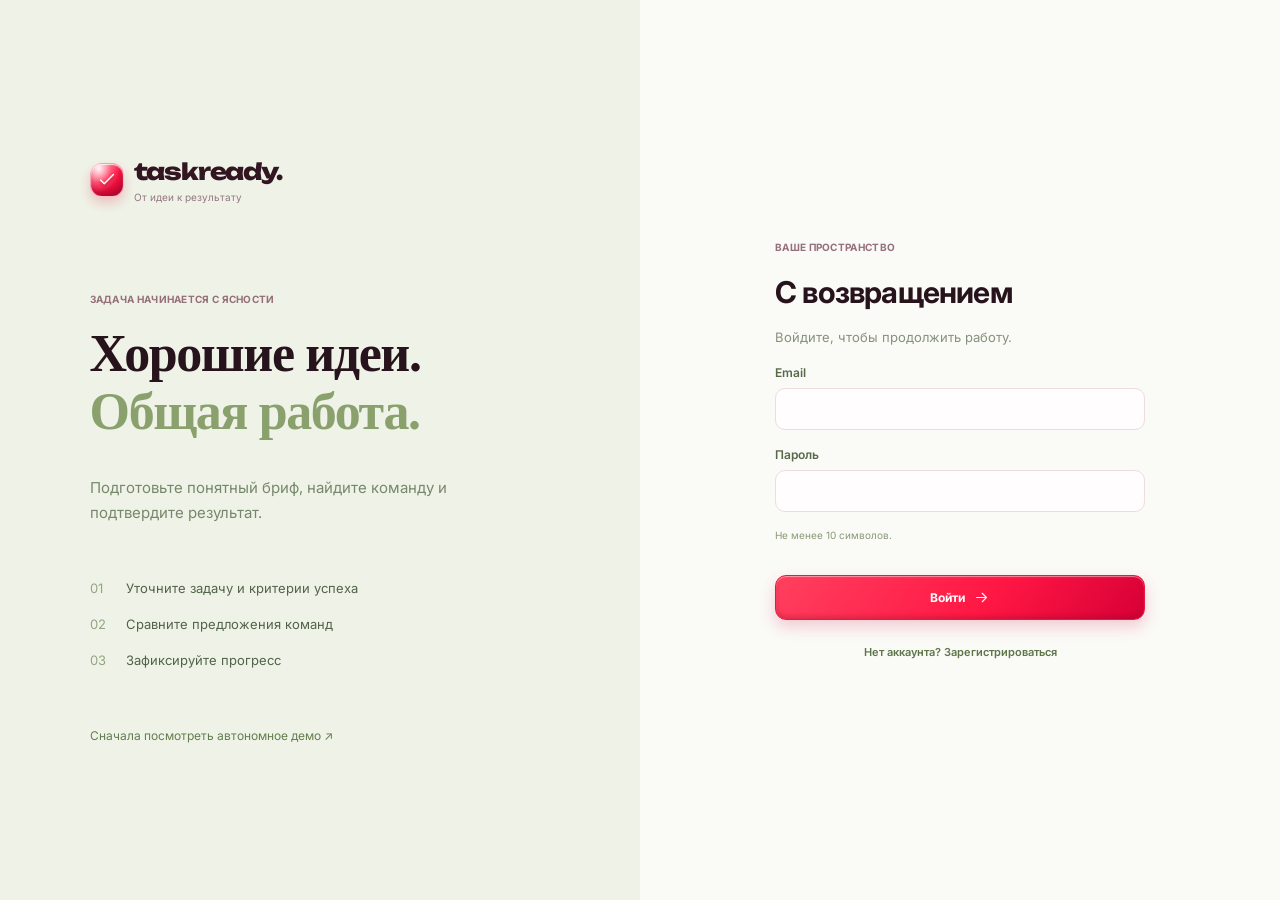
==== commit 4455a851: "design: publish TaskReady v3 interface" ====
--- a/index.html
+++ b/index.html
@@ -5,14 +5,15 @@
   <meta name="viewport" content="width=device-width, initial-scale=1.0" />
   <meta name="description" content="TaskReady AI — превращает бизнес-идеи в готовые задачи для студенческих команд." />
   <title>TaskReady AI — готовность задач</title>
+  <link rel="preconnect" href="https://fonts.googleapis.com" />
+  <link rel="preconnect" href="https://fonts.gstatic.com" crossorigin />
+  <link href="https://fonts.googleapis.com/css2?family=Inter:wght@400;500;600;700;800&family=Unbounded:wght@500;600;700;800&display=swap&subset=cyrillic" rel="stylesheet" />
   <link rel="stylesheet" href="styles.css" />
 </head>
 <body>
-
   <div id="app" class="app-shell"></div>
   <div id="toast-root" class="toast-root" aria-live="polite"></div>
   <div id="modal-root"></div>
-  
   <script src="app.js"></script>
 </body>
 </html>
--- a/styles.css
+++ b/styles.css
@@ -228,3 +228,51 @@
 .brand strong{font-weight:750}.brand-mark{background:#c2d6ab;color:#344d2d}.nav button{font-weight:550}.nav button.active{background:#e1ecd3;color:#40562f;font-weight:750}.nav-count{background:#c8ddb2;color:#455d32}.sidebar{background:#f2f4ed}.sidebar-create{font-weight:650!important;border-color:#cedcc0!important}.profile strong{font-weight:700}.avatar{background:#e2ecd7;color:#536d3e}.role-switch button.active{font-weight:650}.overview-heading h1{font-weight:700;letter-spacing:-1.7px}.overview-heading h1 em{color:#8da276}.page-heading h1{font-weight:650}.overview-heading h1{font-weight:700}.page-heading p{color:#747e68;font-weight:450}.eyebrow{font-weight:750}.section-heading h2{font-size:18px;font-weight:750}.section-heading p{color:#7c846f}.summary-strip>div>span{font-weight:550}.summary-strip strong{font-weight:600}.summary-strip strong small{font-weight:400}.summary-strip>div>small{color:#7c846f}.btn{font-weight:650}.btn.primary{background:#c0d7a6;border-color:#b7ce9c;color:#30452a}.btn.primary:hover{background:#b3cc95;border-color:#a4be85;color:#2c4125}.btn.soft,.btn.success{background:#eaf2df;color:#526f3c}.text-link{font-weight:600;color:#5e7548}.btn:focus-visible,button:focus-visible{outline-color:#7b995d}.focus-card{background:#eff5e5;border-color:#dfe8d0}.focus-card h2{font-weight:700;color:#4c6138}.focus-card p{color:#6d7d5a}.focus-card .eyebrow{color:#6c8055}.focus-symbol{background:#e4efd6;color:#7a965b;border-color:#cedfbb}.focus-button{background:#d5e6bf;border-color:#c8dcb0;color:#445d32;font-weight:650}.focus-button:hover{background:#c7dcad}.focus-foot{color:#7b8b68}.guide-card h3{font-weight:700}.guide-card p{color:#7b866e}.guide-scale i:nth-child(-n+4){background:#c0d5a8}.guide-scale i:nth-child(-n+2){background:#9dbb80}.task-row-title strong{font-weight:600;font-size:13px;line-height:1.55}.row-readiness strong{font-weight:650}.task-table-head{font-weight:600;color:#7c8870}.task-row:hover{background:#f7faef}.recent-top strong{font-weight:700}.recent-offer p{color:#7a836d}.team-avatar{background:#eaf1de;color:#677b4c;font-weight:650}.recent-bottom{font-weight:600;color:#657c4d}.task-card h3,.offer-card h3,.section-title h3,.toolbar-line h2{font-weight:650}.field label{font-weight:650}.ai-banner strong,.question strong{font-weight:600}.score-number,.kpi strong{font-weight:600}.progress i{background:#a7c38a}.badge{font-weight:600}.badge.green{color:#607b43}.task-meta span{background:#f4f6ee}.toast{background:#e6efd9;color:#3c532e;border:1px solid #cadbb5;box-shadow:0 8px 24px #273d2412}.task-controls{display:flex;gap:10px;margin-bottom:14px}.task-search{display:flex;align-items:center;gap:9px;background:#fff;border:1px solid var(--line);border-radius:7px;padding:0 12px;flex:1;min-width:0;color:#91a27e;height:40px}.task-search:focus-within{border-color:#a9c38f;box-shadow:0 0 0 3px #eff5e8}.task-search input{border:0;background:transparent;outline:0;font-size:12px;color:#38492d;width:100%;min-width:0;font-weight:500}.task-search input::placeholder{color:#969f8c;font-weight:400}.task-controls select{border:1px solid var(--line);border-radius:7px;padding:0 28px 0 12px;font-size:11px;color:#637650;background:#fff;max-width:165px;font-weight:500}.task-filterbar{display:flex;justify-content:space-between;align-items:center;gap:12px;margin-bottom:16px}.task-filters{display:flex;gap:4px;padding:3px;background:#eef1e7;border-radius:7px}.task-filters button{padding:7px 10px;border:0;background:transparent;color:#7d896d;border-radius:5px;font-size:10px;white-space:nowrap;font-weight:550}.task-filters button.active{background:#fff;color:#415633;box-shadow:0 1px 3px #4050300d;font-weight:700}.task-filters button span{margin-left:4px;font-size:9px;opacity:.65}.task-filters button:hover{color:#405b2c}.task-filterbar>span{font-size:10px;color:#8b987b;white-space:nowrap;font-variant-numeric:tabular-nums}.task-row[hidden],#overview-empty[hidden]{display:none}#overview-empty{text-align:center;padding:38px 20px}#overview-empty strong{font-size:15px;font-weight:650}#overview-empty p{font-size:12px;color:#869574}#overview-empty .btn{margin-top:8px}.guide-labels{color:#7d8e6a}.page-footer{color:#8d9b7c}
 @media(max-width:1180px){.task-filters button{padding:7px 8px}.task-filterbar{gap:6px}.task-controls select{max-width:140px}}
 @media(max-width:760px){.task-row-title strong{font-size:11px;font-weight:650}.task-controls{flex-direction:column}.task-search{min-height:40px}.task-controls select{max-width:none;min-height:36px;width:100%;font-size:11px}.task-filterbar{flex-wrap:wrap;row-gap:8px}.task-filters{width:100%;justify-content:space-between}.task-filters button{padding:7px 8px;font-size:9px}.task-filterbar>span{margin-left:auto;font-size:9px}.overview-heading h1{font-size:35px;letter-spacing:-1.2px}.task-row{min-height:118px}}
+/* Accounts and operational states */
+.auth-layout{display:grid;grid-template-columns:1fr 1fr;width:100%;min-height:100vh;background:#fafaf7}.auth-story{background:#eff3e7;padding:55px clamp(30px,7vw,110px);display:flex;flex-direction:column;justify-content:center}.auth-story .brand{padding:0 0 90px}.auth-story h1{font-family:Georgia,serif;font-size:52px;line-height:1.12;letter-spacing:-1.4px;margin:20px 0}.auth-story h1 em{font-style:normal;color:#8aa06d}.auth-story>p{color:#77876b;font-size:15px;max-width:370px}.auth-story ol{list-style:none;padding:0;margin:40px 0 60px;display:grid;gap:20px;font-size:13px;color:#526349}.auth-story li span{display:inline-block;color:#94a583;width:32px}.auth-story a{font-size:12px;color:#647d4e;text-decoration:none}.auth-form-wrap{display:grid;place-items:center;padding:40px}.auth-form{max-width:370px;width:100%;display:grid;gap:17px}.auth-form h2{font-size:30px;margin:4px 0 0;font-weight:700;letter-spacing:-.8px}.auth-form p{margin:0;color:#87917b;font-size:13px}.auth-form label,#offer-form label,#progress-form label{display:grid;gap:8px;font-size:12px;font-weight:600;color:#576949}.auth-form small{font-size:10px;color:#899a77}.auth-form .btn{width:100%;min-height:45px}.auth-toggle{justify-content:center;margin-top:8px}.auth-form .form-error{color:#a04c41;font-size:12px}.app-loading{padding:80px;text-align:center;width:100%;color:#6a7d55}.mode-banner{padding:13px 16px;margin-bottom:22px;border:1px solid #dde6d2;border-radius:8px;background:#f1f5e9;color:#70825b;font-size:11px;display:flex;justify-content:space-between;gap:12px;align-items:center;line-height:1.6}.mode-banner.local{background:#f7f5ed;color:#8c7c53;border-color:#eae5d5}.mode-banner b{font-weight:650}.score-reason{display:block;font-size:10px;color:#8b977c;line-height:1.5;margin-top:7px}.score-details{padding:18px;background:#f6f8f0;border:1px solid #e3e9d9;border-radius:8px;margin:20px 0}.score-details summary{cursor:pointer;color:#607848;font-size:12px;font-weight:650}.score-details p{font-size:11px;color:#778669}.score-details small{font-size:10px;color:#8c957f}.progress-confirmed{padding:14px;margin-top:18px;background:#eff5e5;border-radius:7px;color:#688548;font-size:11px;font-weight:650}.progress-confirmed p{font-weight:400;line-height:1.5;margin-bottom:0}#offer-form,#progress-form{display:grid;gap:16px;margin-top:22px}#offer-form .textarea{min-height:90px}#offer-form h3{margin:6px 0;font-size:18px}.offer-body>p{font-size:12px}.offer-body>strong{font-size:12px}.top-actions .badge{white-space:nowrap}.task-card h3{overflow-wrap:anywhere}.task-card-head{flex-wrap:wrap}
+@media(max-width:760px){.auth-layout{grid-template-columns:1fr}.auth-story{padding:28px}.auth-story .brand{padding-bottom:35px}.auth-story h1{font-size:34px}.auth-story>p,.auth-story ol{display:none}.auth-story a{margin-top:10px}.auth-form-wrap{padding:32px 25px}.auth-form h2{font-size:26px}.mode-banner{display:block;font-size:10px}.mode-banner button{margin-top:9px}.app-loading{padding:50px 20px}.offer-top{flex-wrap:wrap;gap:16px}.offer-actions{flex-wrap:wrap}}
+
+/* Ruby arcade: playful feedback, quiet B2B surfaces */
+:root{
+  --ink:#27131c;--muted:#886b74;--line:#f4d8d9;--canvas:#fffaf9;--surface:#fff;--surface2:#fff3f2;
+  --navy:#351723;--blue:#ed1641;--blue-soft:#fff0f1;--green:#008f6a;--green-soft:#e8faf3;
+  --orange:#ad7100;--orange-soft:#fff4d9;--red:#ff1744;--red-soft:#ffe8eb;--purple:#7141dc;--purple-soft:#f0eaff;
+  --gold:#ffab00;--gold-soft:#fff4d9;--shadow:0 12px 30px rgba(191,53,72,.075);--line-pink:#ffd9d6;
+  font-family:Inter,ui-sans-serif,system-ui,-apple-system,BlinkMacSystemFont,"Segoe UI",sans-serif;color:var(--ink);background:var(--canvas)
+}
+body{background:radial-gradient(ellipse at 3% 1%,rgba(255,23,68,.075),transparent 30rem),radial-gradient(ellipse at 96% 12%,rgba(255,171,0,.075),transparent 26rem),var(--canvas);color:var(--ink)}
+.sidebar{background:rgba(255,255,255,.94);border-right:1px solid #f1dfe0;box-shadow:7px 0 28px rgba(161,52,70,.035);color:var(--ink);overflow-y:auto;scrollbar-width:thin}
+.brand{padding-bottom:40px;color:var(--ink)}.brand-mark,.nav-icon,.focus-symbol,.ai-orb,.journey-dot,.step .num,.team-avatar,.avatar,.insight-icon{
+  position:relative;isolation:isolate;overflow:hidden;border:1px solid rgba(255,255,255,.62);box-shadow:inset 0 1px 1px rgba(255,255,255,.82),inset 0 -3px 5px rgba(97,13,35,.18),0 5px 11px rgba(189,30,61,.20)
+}
+.brand-mark:after,.nav-icon:after,.focus-symbol:after,.ai-orb:after,.journey-dot:after,.step .num:after,.team-avatar:after,.avatar:after,.achievement-icon:after{
+  content:"";position:absolute;z-index:-1;inset:0;background:radial-gradient(ellipse at 24% 14%,rgba(255,255,255,.95),rgba(255,255,255,.2) 36%,transparent 62%);pointer-events:none
+}
+.brand-mark{border-radius:12px;background:linear-gradient(145deg,#ff788c 0%,#ff1744 48%,#bf002c 100%);color:#fff;box-shadow:inset 0 1px 1px #ffffffc9,inset 0 -4px 6px #7c082d70,0 6px 12px #e222483d}
+.brand-mark svg{width:22px;height:22px;filter:drop-shadow(0 2px 1px #80051f66)}.brand strong{font-family:Unbounded,"Arial Black",Inter,sans-serif;font-weight:800;letter-spacing:-1.2px;color:#321621}.brand strong span{color:var(--red)}.brand small{color:#937780}.workspace-label{font-size:9px;letter-spacing:.08em;color:#987b83;text-transform:none;font-weight:700}
+.nav{gap:7px}.nav button{color:#765c65;border-radius:11px;font-weight:600;min-height:45px;transition:background .18s ease,color .18s ease,transform .18s ease}.nav button:hover{background:#fff1f2;color:#671a30;transform:translateX(2px)}.nav button.active{background:linear-gradient(110deg,#ff1744,#e80d3b);color:white;box-shadow:0 7px 14px rgba(228,18,61,.22),inset 0 1px 1px rgba(255,255,255,.45)}.nav-icon{width:31px;height:31px;display:grid;place-items:center;flex:none;border-radius:10px;background:linear-gradient(145deg,#fff 0%,#ffe6e8 100%);color:#cf1a40;box-shadow:inset 0 1px 0 white,inset 0 -2px 3px rgba(197,27,59,.10),0 3px 6px rgba(199,35,62,.09)}.nav button.active .nav-icon{background:linear-gradient(145deg,#ffadb7,#ff234c 54%,#c90032);color:white;box-shadow:inset 0 1px 1px #ffffffbf,inset 0 -3px 4px #75051d50,0 3px 7px #8d091f42}.nav-icon svg{width:17px;height:17px;position:relative;z-index:1;filter:drop-shadow(0 1px 1px rgba(90,0,20,.14))}.nav-count{background:#ffab00;color:#41171c;border-radius:999px;font-weight:800}
+.sidebar-create{margin-top:20px;background:#fff8f7!important;border:1px solid #f2c5c8!important;border-radius:11px!important;color:#bd1236!important;font-weight:700!important;box-shadow:0 3px 8px rgba(169,46,63,.06)}.sidebar-create:hover{background:#fff0f1!important;transform:translateY(-1px)!important}
+.sidebar-bottom{padding-top:18px}.workspace-progress{border:1px solid #f2d6d8;border-radius:14px;padding:13px 12px;margin-bottom:18px;background:linear-gradient(145deg,#fff 5%,#fff7f6 100%);box-shadow:0 6px 15px rgba(176,57,75,.055)}.workspace-progress-head{display:flex;justify-content:space-between;align-items:center;gap:8px}.workspace-progress-head strong{font-size:11px;font-weight:800;color:#4b202c}.workspace-progress-head span{font-size:10px;color:#ad6f7b;font-variant-numeric:tabular-nums}.workspace-progress-track{height:7px;border-radius:999px;background:#f5e3e3;margin:11px 0 10px;padding:1px;overflow:hidden}.workspace-progress-track i{display:block;width:var(--progress);height:100%;border-radius:999px;background:linear-gradient(90deg,var(--red),var(--gold));box-shadow:0 1px 4px #ff174447;position:relative;overflow:hidden;animation:bar-grow .65s cubic-bezier(.2,.8,.2,1) both}.workspace-progress-track i:after,.task-score .progress i:after,.row-track i:after{content:"";position:absolute;inset:0;background:linear-gradient(105deg,transparent 22%,rgba(255,255,255,.62) 48%,transparent 70%);transform:translateX(-120%);animation:shine-pass 1.3s .35s ease-out both}.workspace-progress ul{list-style:none;margin:0;padding:0;display:grid;gap:7px}.workspace-progress li{display:flex;gap:7px;align-items:center;font-size:9px;color:#a38b91;line-height:1.25}.workspace-progress li.complete{color:#65404a;font-weight:600}.progress-check{display:grid;place-items:center;width:15px;height:15px;border-radius:5px;background:#f6ecec;color:#ad9298;font-size:10px}.complete .progress-check{background:linear-gradient(145deg,#ffd4d8,#ff254c 70%,#d80031);color:white;box-shadow:inset 0 1px 1px #ffffffb3,0 2px 4px #df234331}
+.sidebar-caption{color:#65434c}.status-dot{background:var(--green);box-shadow:0 0 0 3px #00c48c1d}.sidebar-bottom>p{color:#987e85}.profile{border-color:#f0dfe0}.profile strong{color:#391c27}.profile small{color:#987e85}.avatar{background:linear-gradient(145deg,#ffe2e4,#ff7c8e 54%,#d50c37);color:white;border-radius:11px;font-weight:800;box-shadow:inset 0 1px 1px #ffffffbb,inset 0 -3px 5px #79092360,0 4px 8px #dc244032}
+.main{background:transparent}.topbar{background:rgba(255,250,249,.83);border-color:#f3e2e2;backdrop-filter:blur(14px);height:72px;z-index:5}.breadcrumb{color:#9b7e86}.breadcrumb strong{color:#4b2632;font-weight:700}.breadcrumb span{color:#e5bec2}.top-actions{gap:12px}.role-label{color:#95747d}.role-switch{background:#f6e8e8;border-radius:10px;padding:4px}.role-switch button{border-radius:7px;color:#8b6e76;font-weight:600}.role-switch button.active{background:linear-gradient(145deg,#fff,#fff4f3);color:#b20d34;box-shadow:0 2px 5px rgba(143,43,59,.10),inset 0 1px 0 white}.top-actions>.badge{border-radius:999px}
+.page-heading h1,.section-heading h2,.section-title h3,.task-card h3,.offer-card h3,.guide-card h3,.focus-card h2{color:#331522;font-weight:800}.page-heading h1{font-family:Unbounded,"Arial Black",Inter,sans-serif;font-size:clamp(24px,2.3vw,34px);letter-spacing:-.065em;line-height:1.2}.overview-heading h1{font-family:Unbounded,"Arial Black",Inter,sans-serif;font-size:clamp(34px,3.4vw,51px);font-weight:800;letter-spacing:-.07em;line-height:1.13}.overview-heading h1 em{color:#d72849}.overview-heading .eyebrow{color:#a45f6d;font-weight:700;letter-spacing:.01em}.page-heading p{color:#866d74;line-height:1.75}.eyebrow{color:#956f79;font-size:10px;font-weight:700;letter-spacing:.03em;text-transform:none}.section-heading h2{font-size:17px;letter-spacing:-.035em}.section-heading h2>span{background:#fff1f1;border-color:#f4d9da;color:#bf2140;border-radius:999px}.section-heading p{color:#937a81}.btn{border-radius:11px;border-color:#f0d6d7;color:#592435;background:#fff;font-weight:700;box-shadow:0 3px 8px rgba(154,48,65,.055);transition:transform .18s ease,box-shadow .18s ease,border-color .18s ease}.btn:hover{background:#fffafa;border-color:#edb7bd;box-shadow:0 7px 15px rgba(154,48,65,.10);transform:translateY(-2px)}.btn.primary{background:linear-gradient(125deg,#ff405f,#ff1744 58%,#d70036);border-color:#ed1641;color:white;box-shadow:inset 0 1px 1px rgba(255,255,255,.48),inset 0 -3px 5px rgba(105,4,31,.22),0 7px 15px rgba(217,20,59,.20);animation:cta-breathe 4s 1s ease-in-out infinite}.btn.primary:hover{background:linear-gradient(125deg,#ff5b73,#f20c3e 60%,#c90032);box-shadow:inset 0 1px 1px #ffffff83,0 10px 20px rgba(217,20,59,.27)}.btn.primary:disabled{animation:none;opacity:.55}.btn.soft,.btn.success{background:#fff1f1;color:#b01237;border-color:#f8e0e0}.btn.danger{background:#fff0f1;color:#c01438;border-color:#f8d6d9}.btn:focus-visible,button:focus-visible,.input:focus,.select:focus,.textarea:focus{outline:3px solid rgba(255,23,68,.26);outline-offset:2px;box-shadow:0 0 0 4px rgba(255,23,68,.08)}
+.summary-strip{grid-template-columns:repeat(4,minmax(0,1fr));gap:11px;padding:0;border:0;margin:0 0 18px}.summary-strip>div{min-width:0;min-height:119px;padding:17px 18px!important;border:1px solid #f2dcdd!important;border-radius:15px;background:rgba(255,255,255,.9);box-shadow:0 7px 18px rgba(167,57,73,.045)}.summary-strip>div:last-child{padding-right:18px}.summary-strip>div>span{color:#875d67;font-size:10px;font-weight:650}.summary-strip strong{font-family:Unbounded,Inter,sans-serif;color:#391925;font-size:27px;font-weight:800;letter-spacing:-.07em;margin:9px 0 7px}.summary-strip strong small{font-family:Inter,sans-serif;color:#a68a91;font-size:11px;font-weight:600;letter-spacing:0}.summary-strip>div>small{color:#9b8188;font-size:9px;line-height:1.5}.summary-strip .text-link{color:#c3163d;font-size:9px;font-weight:700}.metric-dot{background:var(--gold);box-shadow:0 0 0 3px #ffab0022}.readiness-stat{display:flex!important;align-items:center;gap:7px}.readiness-orb{--score:0%;position:relative;display:grid;place-items:center;width:43px;height:43px;flex:none;border-radius:50%;background:conic-gradient(from -45deg,var(--red) 0 var(--score),#fae4e5 var(--score) 100%);box-shadow:0 3px 9px rgba(227,34,67,.16);animation:orb-in .58s cubic-bezier(.2,.85,.25,1) both}.readiness-orb:before{content:"";position:absolute;inset:4px;border-radius:50%;background:linear-gradient(145deg,#fff 0%,#fff8f8 100%);box-shadow:inset 0 1px 3px rgba(146,52,67,.09)}.readiness-orb b{position:relative;font:800 12px/1 Unbounded,Inter,sans-serif;letter-spacing:-.06em;color:#4a1d2a}.readiness-stat>small{font-size:10px!important;color:#a68a91!important}
+.achievement-panel{border:1px solid #f2d9da;border-radius:16px;padding:17px 18px;background:linear-gradient(115deg,#fff 3%,#fffafa 72%,#fff7eb 100%);box-shadow:0 8px 20px rgba(167,57,73,.05);margin-bottom:30px}.achievement-heading{display:flex;justify-content:space-between;align-items:center;gap:14px;margin-bottom:12px}.achievement-heading h2{font-size:14px;margin:0;font-weight:800;letter-spacing:-.035em;color:#3d1c28}.achievement-heading p{font-size:10px;color:#9a7d84;margin:4px 0 0}.achievement-heading>span{font-size:10px;font-weight:700;color:#a45461;background:#fff0ee;padding:6px 9px;border-radius:999px;white-space:nowrap}.achievement-grid{display:grid;grid-template-columns:repeat(4,minmax(0,1fr));gap:9px}.achievement{display:flex;align-items:center;gap:10px;min-width:0;padding:9px 10px;border:1px solid #f0dfdf;border-radius:13px;background:rgba(255,255,255,.83)}.achievement.earned{border-color:#f0cbcd;box-shadow:0 4px 10px rgba(162,41,57,.045);animation:badge-pop .44s calc(var(--stagger) + .08s) cubic-bezier(.18,.85,.34,1.25) both}.achievement.locked{background:#fffdfd;opacity:.66}.achievement-icon{position:relative;isolation:isolate;overflow:hidden;display:grid;place-items:center;flex:none;width:39px;height:39px;border:1px solid #ffffffa6;border-radius:12px;color:white;font:800 17px/1 Inter,sans-serif;text-shadow:0 1px 2px #590c2466;box-shadow:inset 0 1px 1px #ffffffb8,inset 0 -3px 5px rgba(77,3,28,.23),0 4px 8px rgba(174,28,53,.17)}.icon-red{background:linear-gradient(145deg,#ff9ca9,#ff3158 55%,#bd002c)}.icon-gold{background:linear-gradient(145deg,#ffe6a2,#ffb21a 54%,#d77b00)}.icon-dark{background:linear-gradient(145deg,#877c93,#382b4a 56%,#211625)}.icon-green{background:linear-gradient(145deg,#72dfbd,#00aa7d 56%,#00704f)}.achievement.locked .achievement-icon{background:linear-gradient(145deg,#eee9e9,#cfc5c7 60%,#a99da0);box-shadow:inset 0 1px 1px #ffffffc9,inset 0 -3px 5px #6a5c6029,0 3px 5px #aaa0a01f;color:#fff}.achievement-icon:after{z-index:0}.achievement-copy{display:grid;gap:3px;min-width:0}.achievement-copy strong{font-size:10px;color:#4c2631;white-space:nowrap;overflow:hidden;text-overflow:ellipsis}.achievement-copy small{font-size:8px;line-height:1.35;color:#9b8187}
+.overview-layout{gap:24px}.task-section,.recent-section{min-width:0}.task-table{border-color:#f0dede;border-radius:15px;box-shadow:0 8px 20px rgba(145,43,59,.04)}.task-table-head{background:#fff5f4;color:#9c6974;border-bottom:1px solid #f3e0e0;letter-spacing:.01em;font-size:9px;font-weight:700}.task-row{background:rgba(255,255,255,.94);border-color:#f5e7e7;transition:background .16s ease,transform .16s ease}.task-row:hover{background:#fff5f4;transform:translateX(2px)}.task-row-title strong{color:#43212d}.task-row-title small{color:#9a7f86}.task-row-title small b{color:#e0b8bd}.row-num{color:#c78d96}.row-readiness{min-width:0}.readiness-value{align-items:flex-start!important;flex-direction:column;gap:4px!important}.readiness-value>strong{font:800 15px/1 Unbounded,Inter,sans-serif;color:#43202c}.row-track{height:5px;background:#f5e5e5}.row-track i{height:100%;position:relative;overflow:hidden;background:linear-gradient(90deg,var(--red),var(--gold))}.rarity-badge{display:inline-flex;align-items:center;gap:5px;padding:5px 8px;border:1px solid transparent;border-radius:999px;font-size:9px;line-height:1;font-weight:800;white-space:nowrap}.rarity-spark{position:relative;display:inline-block;width:8px;height:8px;border-radius:3px;transform:rotate(45deg);background:currentColor;box-shadow:inset 0 1px 1px #ffffffb8,0 1px 2px #68142520}.rarity-legend{color:#9f263e;border-color:#f2c3a8;background:linear-gradient(110deg,#fff0d3,#ffe0e3 64%,#ffd0d9)}.rarity-epic{color:#6034ba;border-color:#dfd0ff;background:linear-gradient(110deg,#f5efff,#eee5ff)}.rarity-common{color:#167752;border-color:#c8ecdc;background:linear-gradient(110deg,#ebfaf1,#dff7ec)}.rarity-draft{color:#9a6b20;border-color:#f2dfbc;background:linear-gradient(110deg,#fff7e8,#fff1d9)}
+.recent-section{margin-top:29px}.recent-offer{border:1px solid #f1dcdd;border-radius:14px;box-shadow:0 4px 10px rgba(160,50,65,.035);transition:transform .18s ease,box-shadow .18s ease,border-color .18s ease}.recent-offer:hover{border-color:#f3b7bd;box-shadow:0 8px 17px rgba(160,50,65,.085);transform:translateY(-2px)}.team-avatar{position:relative;isolation:isolate;display:grid;place-items:center;border-radius:10px;background:linear-gradient(145deg,#ffe5e5,#ff7d8b 58%,#d4163f);color:white;box-shadow:inset 0 1px 1px #ffffffc5,inset 0 -3px 4px #76092052,0 3px 7px #d9203b32}.recent-bottom{border-color:#f4e5e5;color:#a9223c}.offer-dot{width:8px;height:8px;background:var(--gold);box-shadow:0 0 0 4px #ffab001b}
+.focus-card{background:linear-gradient(145deg,#fff0ef 0%,#fff 70%,#fff3dc 100%);border:1px solid #f0d5d7;border-radius:17px;padding:23px;box-shadow:var(--shadow)}.focus-card .eyebrow{font-size:9px;letter-spacing:.03em;color:#ab5f6c}.focus-symbol{width:45px;height:45px;border:0;border-radius:14px;display:grid;place-items:center;color:#fff;margin:19px 0 15px;background:linear-gradient(145deg,#ffbd58,#ff9b00 52%,#c96a00);box-shadow:inset 0 1px 1px #ffffffc9,inset 0 -4px 5px #773c0066,0 6px 12px #e492173e}.focus-symbol svg{filter:drop-shadow(0 2px 2px #6a330066);position:relative;z-index:1}.focus-card h2{font-family:Unbounded,"Arial Black",Inter,sans-serif;font-size:18px;line-height:1.4;letter-spacing:-.055em}.focus-card p{color:#876d73;font-size:11px;line-height:1.7}.focus-button{background:white;border-color:#f1d4d5;color:#ad1737;width:100%;font-size:11px;justify-content:space-between}.focus-foot{color:#9e7c82;font-size:9px}.guide-card{background:linear-gradient(145deg,#fff,#fff7f2);border:1px solid #f3e2db;border-radius:15px;padding:20px;box-shadow:0 6px 14px rgba(167,85,47,.04)}.guide-card .eyebrow{font-size:9px;letter-spacing:.02em}.guide-card h3{font-family:Unbounded,Inter,sans-serif;font-size:13px;letter-spacing:-.04em;margin:11px 0 8px}.guide-card p{color:#92767a;font-size:10px;line-height:1.65}.guide-scale{gap:5px;margin-top:17px}.guide-scale i{height:6px;background:#f4e6e4;border-radius:999px}.guide-scale i:nth-child(-n+4){background:linear-gradient(90deg,#ff284f,#ff9a31)}.guide-scale i:nth-child(-n+2){background:linear-gradient(90deg,#d40035,#ff3459)}.guide-labels{color:#9e7e83;font-size:9px}.guide-card>.text-link{color:#ba1239;font-weight:700}
+.card,.task-card,.section-card,.form-card,.score-panel,.offer-card{border:1px solid #f2dfe0;border-radius:16px;background:#fff;box-shadow:0 7px 18px rgba(161,48,65,.045)}.task-card{padding:21px;transition:transform .18s ease,box-shadow .18s ease,border-color .18s ease}.task-card:hover{transform:translateY(-2px);border-color:#efbcc1;box-shadow:0 12px 22px rgba(161,48,65,.09)}.task-card h3{font-size:15px;line-height:1.45;letter-spacing:-.03em}.task-card p{color:#8f7278;line-height:1.65}.task-card-head>div:first-child{flex:1;min-width:0}.task-rarity{display:grid;justify-items:end;gap:6px;flex:none}.task-rarity>strong{font:800 13px/1 Unbounded,Inter,sans-serif;color:#3d1d29}.task-rarity>strong small{font:600 8px/1 Inter,sans-serif;color:#a5878d;margin-left:3px}.task-meta{gap:7px}.task-meta span{background:#fff3f2;color:#936e76;border:1px solid #fae5e4;border-radius:999px;padding:5px 8px;font-size:9px}.task-score .progress,.progress{height:6px;background:#f5e6e6;border-radius:999px;overflow:hidden}.progress i{position:relative;overflow:hidden;border-radius:999px;background:linear-gradient(90deg,#ff1744,#ffab00)}.task-score>strong{color:#8b545f;font-weight:800;font-variant-numeric:tabular-nums}.task-controls{gap:9px}.task-search,.task-controls select,.catalog-toolbar .input,.catalog-toolbar .select{border-radius:10px;border-color:#f0dcdc;background:#fff;box-shadow:0 2px 5px rgba(164,56,68,.025)}.task-search:focus-within{border-color:#f09aa7;box-shadow:0 0 0 3px #fff0f1}.task-search input{color:#432330}.task-search input::placeholder{color:#ae9399}.task-controls select{color:#744d58}.task-filters{background:#fff0f0;border-radius:10px}.task-filters button{color:#976e77;border-radius:8px;font-weight:650}.task-filters button.active{color:#b81137;box-shadow:0 2px 5px rgba(138,31,53,.09)}.task-filters button:hover{color:#a31036}.task-filterbar>span{color:#a08389}.task-row[hidden],#overview-empty[hidden]{display:none}
+.badge{border-radius:999px;border:1px solid transparent;padding:6px 9px;font-weight:700}.badge.green{background:#e7faf2;color:#087b5c;border-color:#c9ecdd}.badge.orange{background:#fff4dc;color:#966000;border-color:#f4e0b8}.badge.purple{background:#f0eaff;color:#6740bd;border-color:#e0d4ff}.badge.blue{background:#fff0f1;color:#b31438;border-color:#f4d8db}.badge.gray{background:#f5eff0;color:#7b676c;border-color:#e8dddd}
+.form-card,.score-panel,.section-card,.offer-card{padding:24px}.field label,#offer-form label,#progress-form label{color:#62424c;font-weight:700}.input,.select,.textarea{border-color:#eedcde;border-radius:10px;color:#3e2530;background:#fffdfd}.input:focus,.select:focus,.textarea:focus{border-color:#ed8b99;box-shadow:0 0 0 3px rgba(255,23,68,.09)}.ai-banner{background:linear-gradient(115deg,#fff0f1,#fff9f4);border-color:#f4dada;border-radius:14px}.ai-orb{display:grid;place-items:center;width:38px;height:38px;border-radius:12px;background:linear-gradient(145deg,#ff9daa,#ff3158 55%,#c90034);color:#fff;font-weight:800;box-shadow:inset 0 1px 1px #ffffffc7,inset 0 -3px 4px #70072161,0 5px 9px #e6214344}.ai-banner strong{color:#48202c;font-weight:800}.ai-banner p{color:#96777f}.question{border-color:#f0dddf;border-radius:13px;background:#fffafa}.question strong{font-weight:700;color:#4b2732}.stepper{gap:12px}.step .num{position:relative;isolation:isolate;width:30px;height:30px;border-radius:10px;color:#9d6d77;background:linear-gradient(145deg,#fff,#ffe9e9);box-shadow:inset 0 1px 1px #ffffffd9,inset 0 -2px 4px #c8737a22,0 3px 6px #b5464d14;font-weight:800}.step.active .num,.step.done .num{background:linear-gradient(145deg,#ff91a0,#ff214e 60%,#c80031);color:white;box-shadow:inset 0 1px 1px #ffffffb8,inset 0 -3px 4px #76051d52,0 4px 8px #e2243d35}.step.active,.step.done{color:#551f2f}.score-number,.kpi strong{font-family:Unbounded,Inter,sans-serif;font-weight:800;color:#3f1c29}.journey-dot{background:linear-gradient(145deg,#ff8f9d,#ff1744 60%,#bd002e);color:#fff;border-radius:10px;font-weight:800}.journey-step strong{color:#492732}.journey-step span{color:#987d84}.insight{background:#fff8ec;border-color:#f1dfbd;border-radius:13px}.insight-icon{background:linear-gradient(145deg,#ffe7a9,#ffb522 60%,#d77a00);color:#fff;border-radius:10px}.missing{background:#fff7e9;border-color:#f2dfbc}.missing h4,.missing li{color:#855c18}.offer-card{padding:23px}.offer-card h3{font-size:15px}.team-name p{color:#967a81}.offer-body{background:#fff7f6;border:1px solid #f5e6e5;border-radius:12px;color:#7d5e68}.offer-actions{margin-top:19px}.progress-confirmed{background:#e9faf3;border:1px solid #cfecdf;border-radius:11px;color:#087555}.kpi{background:#fff8f7;border:1px solid #f3e0e0;border-radius:13px}.journey-dot{z-index:0}.modal-backdrop{background:rgba(53,20,34,.44);backdrop-filter:blur(7px)}.modal{border:1px solid #f1d8da;border-radius:18px;box-shadow:0 28px 90px rgba(72,20,37,.25)}.modal-head h2{font-family:Unbounded,Inter,sans-serif;font-size:20px;font-weight:800;color:#391a27;letter-spacing:-.05em}.detail-item{background:#fff8f7;border:1px solid #f3e3e3;border-radius:11px}.detail-item b{color:#593946;line-height:1.65}.score-details{background:#fff8f6;border-color:#f0dfe0;border-radius:12px}.score-details summary{color:#b2183b}.mode-banner{background:#fff6ed;color:#8d6529;border-color:#f2e2c9;border-radius:11px}.toast{position:relative;overflow:hidden;padding:14px 18px 14px 57px;max-width:min(340px,calc(100vw - 40px));border-radius:14px;border:1px solid #ff7389;background:linear-gradient(115deg,#fa3155,#cb0735);color:#fff;box-shadow:0 12px 28px rgba(170,12,47,.26);font-weight:700;animation:toast-in .32s cubic-bezier(.2,.8,.2,1) both}.toast:before{content:"✦";position:absolute;left:13px;top:50%;transform:translateY(-50%);width:31px;height:31px;display:grid;place-items:center;border:1px solid #ffffff8c;border-radius:10px;background:linear-gradient(145deg,#ffc5cc,#ff526f 62%,#b4002b);color:#fff;font-size:16px;text-shadow:0 2px 2px #6f102d77;box-shadow:inset 0 1px 1px #ffffffc9,inset 0 -3px 4px #72041e66,0 3px 6px #79092355}.close{background:#fff2f2;color:#9a3348;border-radius:9px}
+.page-footer{border-color:#f1e1e1;color:#a18a90}.a11y-only{position:absolute;width:1px;height:1px;padding:0;margin:-1px;overflow:hidden;clip:rect(0,0,0,0);white-space:nowrap;border:0}
+@keyframes bar-grow{from{width:0}to{width:var(--progress)}}@keyframes shine-pass{to{transform:translateX(120%)}}@keyframes orb-in{from{transform:scale(.72) rotate(-24deg);opacity:.35}to{transform:scale(1) rotate(0);opacity:1}}@keyframes badge-pop{0%{opacity:0;transform:scale(.83) translateY(5px)}72%{opacity:1;transform:scale(1.035) translateY(-1px)}100%{transform:scale(1) translateY(0)}}@keyframes toast-in{from{opacity:0;transform:translateX(18px) scale(.97)}to{opacity:1;transform:translateX(0) scale(1)}}@keyframes cta-breathe{0%,90%,100%{box-shadow:inset 0 1px 1px rgba(255,255,255,.48),inset 0 -3px 5px rgba(105,4,31,.22),0 7px 15px rgba(217,20,59,.20)}94%{box-shadow:inset 0 1px 1px rgba(255,255,255,.55),inset 0 -3px 5px rgba(105,4,31,.22),0 8px 20px rgba(217,20,59,.29)}}
+@media(min-width:1600px){.achievement-panel{padding:19px 22px}.achievement{padding:10px 12px}.task-section .section-heading h2{font-size:19px}}
+@media(max-width:1180px){.content{padding:30px 28px 42px}.achievement-grid{grid-template-columns:repeat(2,minmax(0,1fr))}.summary-strip{gap:8px}.summary-strip>div{padding:14px!important}.summary-strip strong{font-size:23px}.overview-layout{grid-template-columns:minmax(0,1fr) 238px;gap:17px}}
+@media(max-width:1000px){.overview-layout{grid-template-columns:1fr}.focus-column{display:grid;grid-template-columns:1fr 1fr;gap:15px}.focus-symbol{display:grid;margin:12px 0}.focus-card h2{margin-top:0}.summary-strip{grid-template-columns:repeat(2,minmax(0,1fr))}.summary-strip>div{min-height:103px}.overview-heading h1{font-size:40px}}
+@media(max-width:760px){
+ .sidebar{width:62px;padding:18px 7px;overflow:visible}.brand{padding:0 7px 22px}.brand-mark{width:35px;height:35px}.brand>div:last-child,.workspace-label,.nav-count,.sidebar-bottom,.sidebar-create{display:none}.nav{gap:8px}.nav button{justify-content:center;padding:7px 5px;min-height:42px}.nav button span:not(.nav-icon){display:none}.nav-icon{width:34px;height:34px}.main{margin-left:62px;width:calc(100% - 62px)}.topbar{padding:0 13px;height:60px;gap:8px}.breadcrumb{font-size:0}.breadcrumb span{display:none}.breadcrumb strong{font-size:10px}.top-actions{gap:0}.top-actions .role-label{display:none}.role-switch{display:flex!important;flex-shrink:0}.role-switch button{padding:6px 8px;font-size:9px}.content{padding:24px 14px 32px}.page-heading{display:flex;flex-wrap:wrap;align-items:flex-start;margin-bottom:20px;gap:12px}.page-heading h1{font-size:24px}.page-heading p{font-size:11px;margin-top:8px}.overview-heading{margin-bottom:20px}.overview-heading h1{font-size:clamp(27px,7.4vw,36px);letter-spacing:-.075em}.overview-heading>.btn{margin-top:12px}.overview-heading p{font-size:11px;line-height:1.55}.eyebrow{font-size:9px}.summary-strip{grid-template-columns:1fr 1fr;gap:8px;margin-bottom:13px}.summary-strip>div{min-height:102px;padding:13px 11px!important;border-radius:12px}.summary-strip>div>span{font-size:9px}.summary-strip strong{font-size:22px;margin:8px 0 6px}.summary-strip>div>small{font-size:8px;line-height:1.4}.summary-strip .text-link{font-size:8px}.readiness-orb{width:36px;height:36px}.readiness-orb b{font-size:10px}.achievement-panel{padding:13px 12px;border-radius:13px;margin-bottom:22px}.achievement-heading h2{font-size:13px}.achievement-heading p{font-size:9px}.achievement-grid{grid-template-columns:1fr 1fr;gap:7px}.achievement{padding:8px 7px;gap:7px;border-radius:11px}.achievement-icon{width:32px;height:32px;border-radius:10px;font-size:14px}.achievement-copy strong{font-size:9px}.achievement-copy small{font-size:7px}.overview-layout{gap:21px}.section-heading{align-items:flex-start;margin-bottom:13px}.section-heading h2{font-size:15px}.section-heading p{font-size:9px}.section-heading .text-link{font-size:9px;white-space:nowrap}.task-table{border-radius:12px}.task-table-head,.task-row{grid-template-columns:minmax(0,1fr) 66px;gap:8px;padding:10px}.task-table-head{font-size:8px;height:33px}.task-row{min-height:91px}.row-num{display:none}.task-row-title{gap:6px}.task-row-title strong{font-size:10px;line-height:1.45}.task-row-title small{font-size:8px;margin-top:5px}.row-arrow{display:none}.readiness-value{gap:4px!important}.readiness-value>strong{font-size:13px}.rarity-badge{font-size:8px;padding:4px 6px;gap:4px}.rarity-spark{width:6px;height:6px}.row-track{margin-top:7px}.task-controls{flex-direction:column}.task-search{min-height:39px}.task-controls select{width:100%;max-width:none;min-height:36px;font-size:10px}.task-filterbar{flex-wrap:wrap;row-gap:8px}.task-filters{width:100%;justify-content:space-between}.task-filters button{padding:7px;font-size:9px}.task-filterbar>span{margin-left:auto;font-size:9px}.recent-grid,.focus-column,.grid-3,.grid-2{grid-template-columns:1fr}.focus-column{gap:13px}.focus-card{padding:18px}.focus-card h2{font-size:16px}.focus-card p{margin:12px 0 15px}.focus-symbol{width:38px;height:38px;margin:10px 0}.guide-card{padding:17px}.task-card{padding:16px}.task-card-head{gap:9px}.task-rarity>strong{font-size:12px}.task-meta span{font-size:8px;padding:4px 7px}.form-card,.score-panel,.section-card,.offer-card{padding:16px}.form-grid{grid-template-columns:1fr}.stepper{gap:5px}.step{font-size:9px;gap:5px}.step .num{width:24px;height:24px;border-radius:8px}.question .q-top{display:block}.question small{display:block;margin-top:5px}.page-footer{margin:0 14px;font-size:8px}.page-footer span:last-child{display:none}.modal-backdrop{padding:12px}.modal{padding:18px;border-radius:15px}.detail-grid{grid-template-columns:1fr}.auth-layout{grid-template-columns:1fr}.auth-story{padding:24px}.auth-story .brand{padding-bottom:30px}.auth-story h1{font-size:32px}.auth-story>p,.auth-story ol{display:none}.auth-form-wrap{padding:28px 22px}.auth-form h2{font-size:25px}.mode-banner{display:block;font-size:10px}.mode-banner button{margin-top:9px}.app-loading{padding:50px 20px}.offer-top{flex-wrap:wrap;gap:12px}.offer-actions{flex-wrap:wrap}.toast-root,#toast-root{right:12px;bottom:12px;left:12px}.toast{max-width:100%;font-size:11px}
+}
+@media(prefers-reduced-motion:reduce){*,*::before,*::after{animation-duration:.01ms!important;animation-iteration-count:1!important;scroll-behavior:auto!important;transition-duration:.01ms!important}}
+/* Readability refinements for small labels and narrow screens */
+.workspace-progress-head span,.workspace-progress li,.achievement-heading p,.achievement-copy small,.sidebar-bottom>p,.summary-strip>div>small,.recent-top small,.guide-card p,.guide-labels,.focus-foot{color:#80626b}
+@media(max-width:760px){.achievement-copy strong{white-space:normal;overflow:visible;text-overflow:clip;font-size:8px;line-height:1.2}.achievement-copy small{display:none}.achievement{min-height:47px}}
